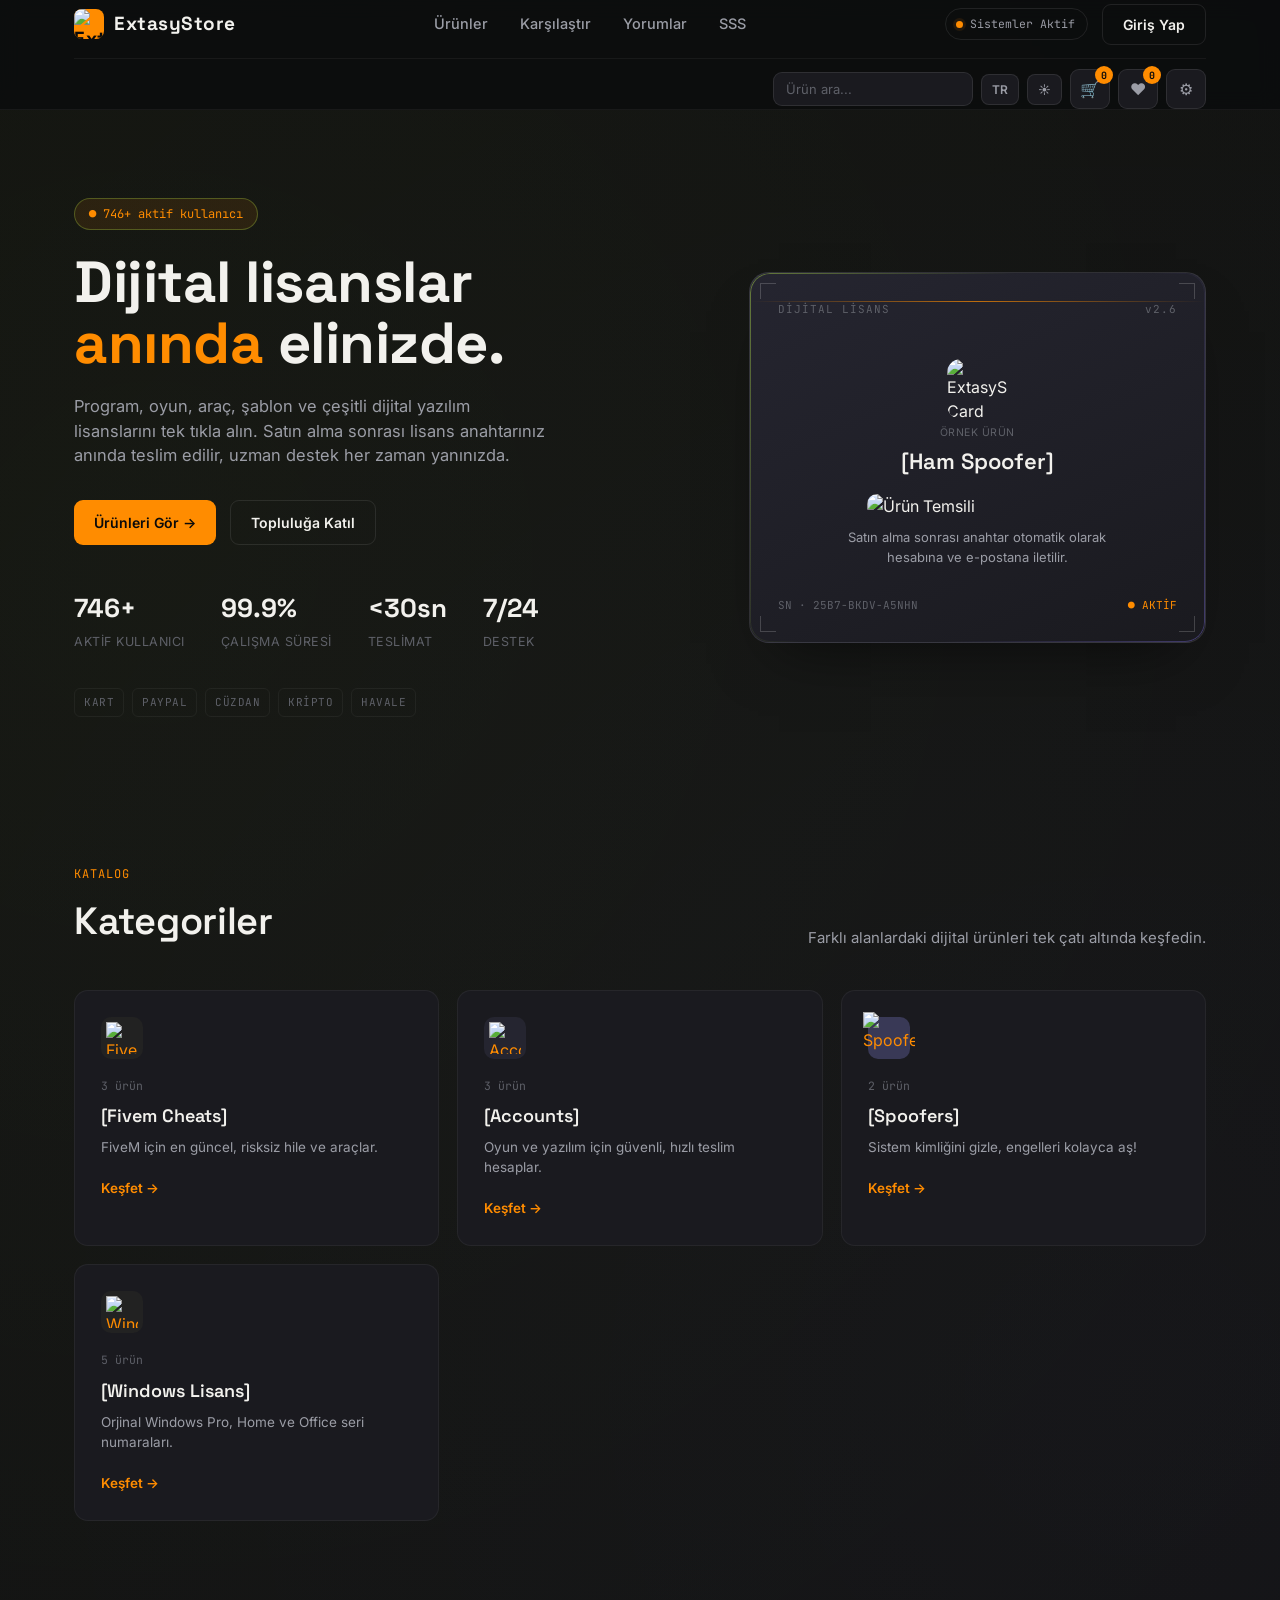
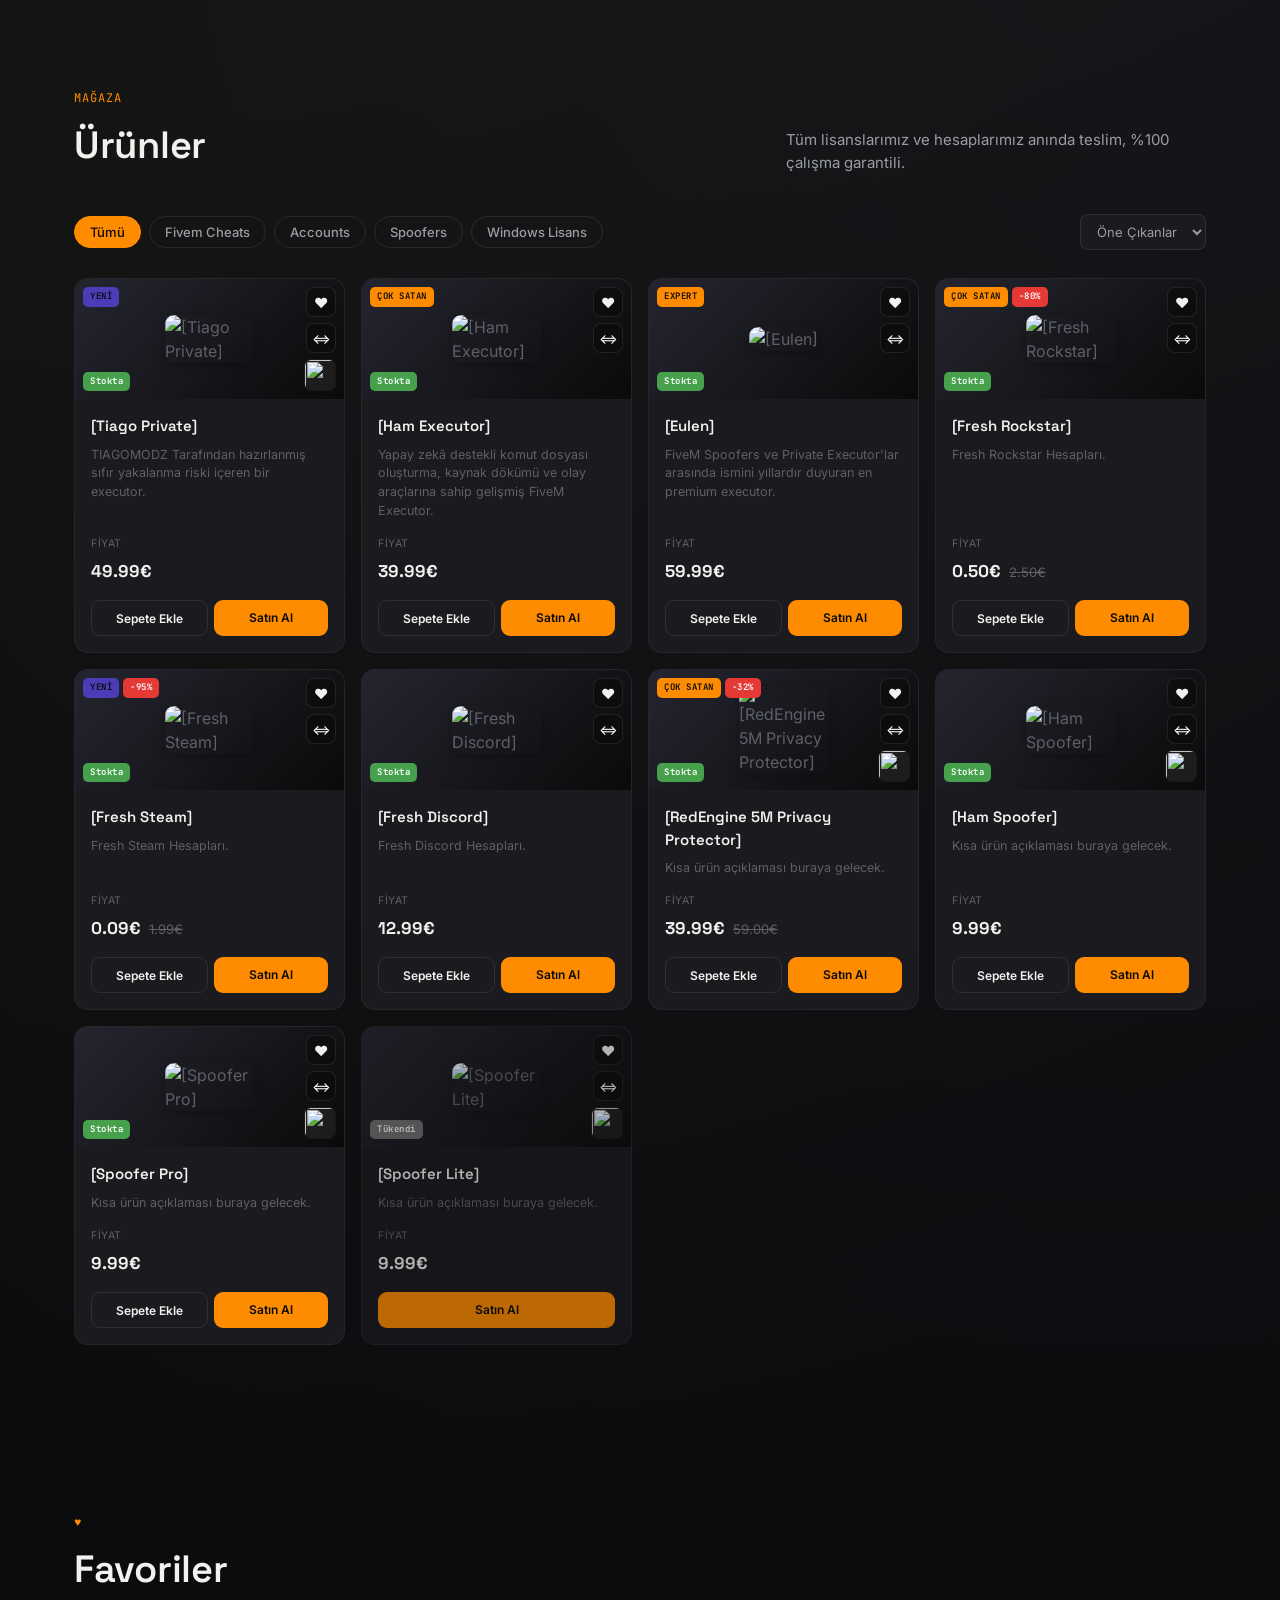
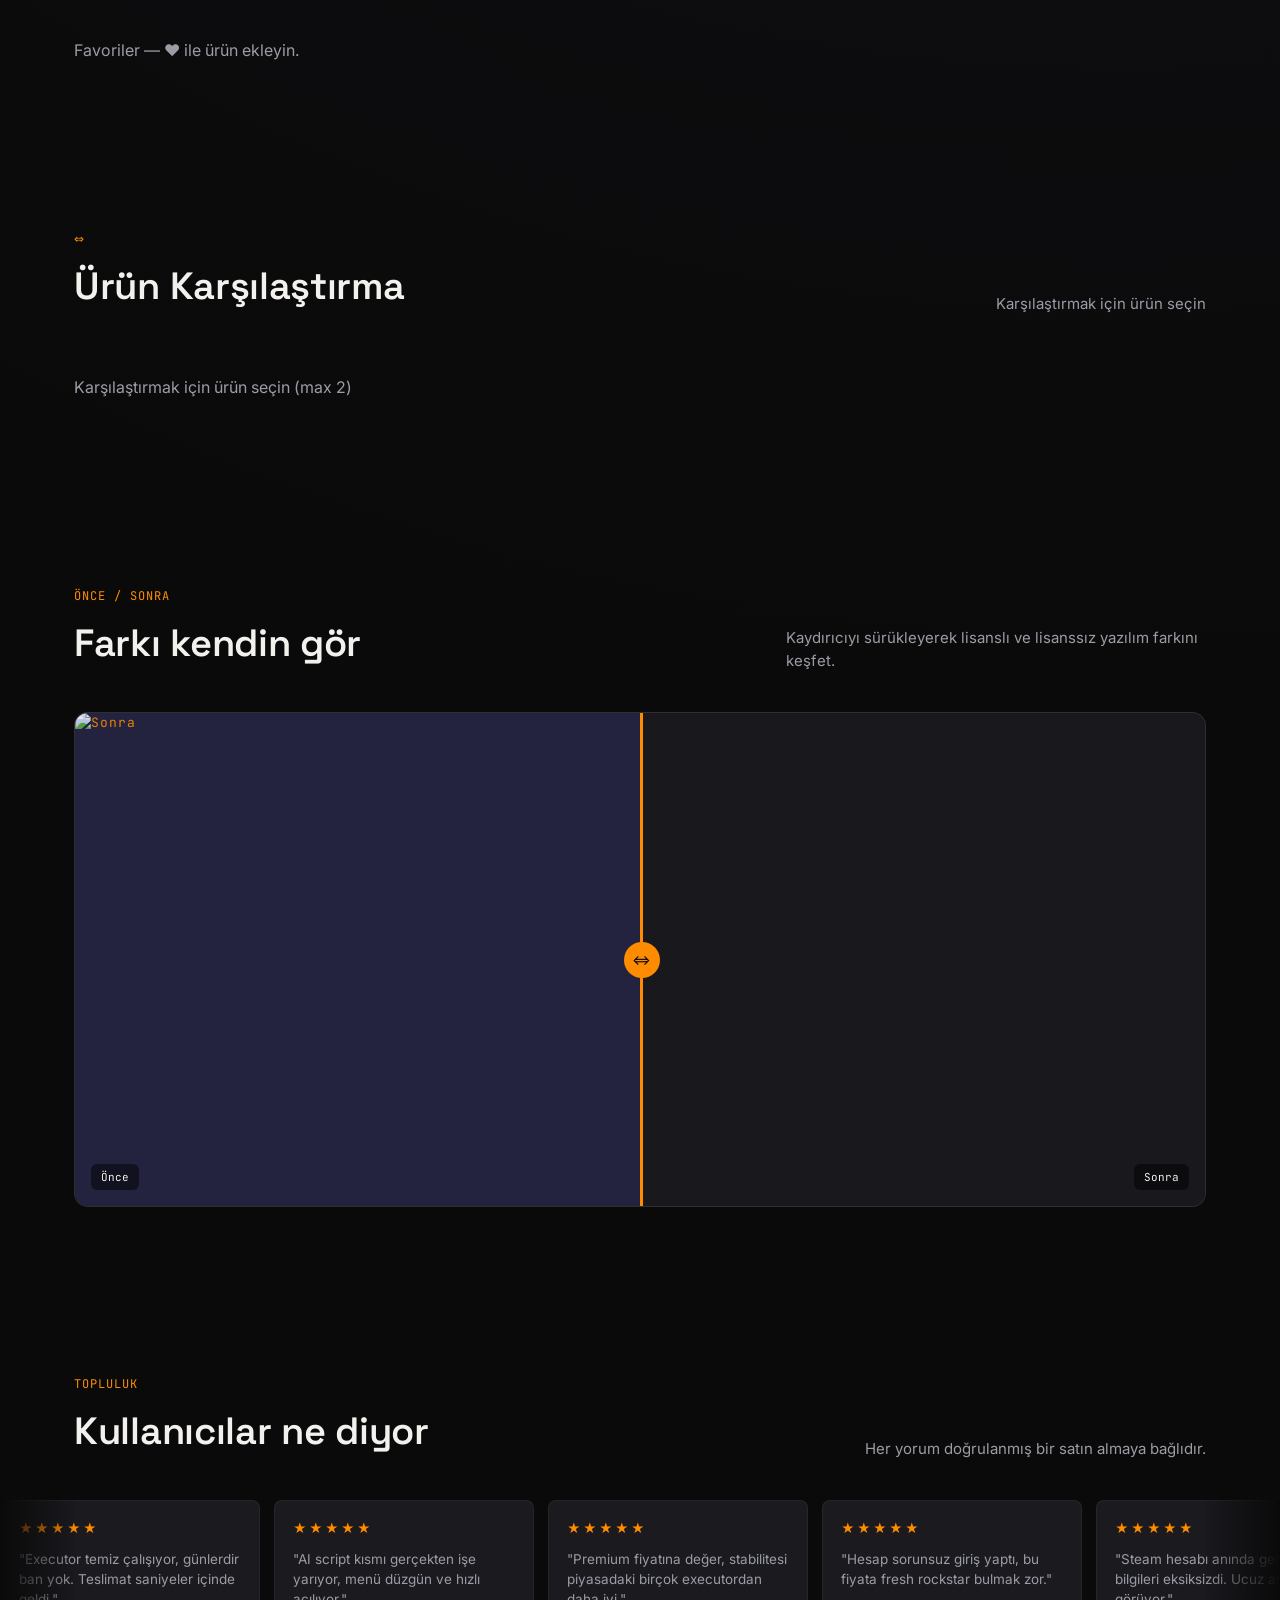
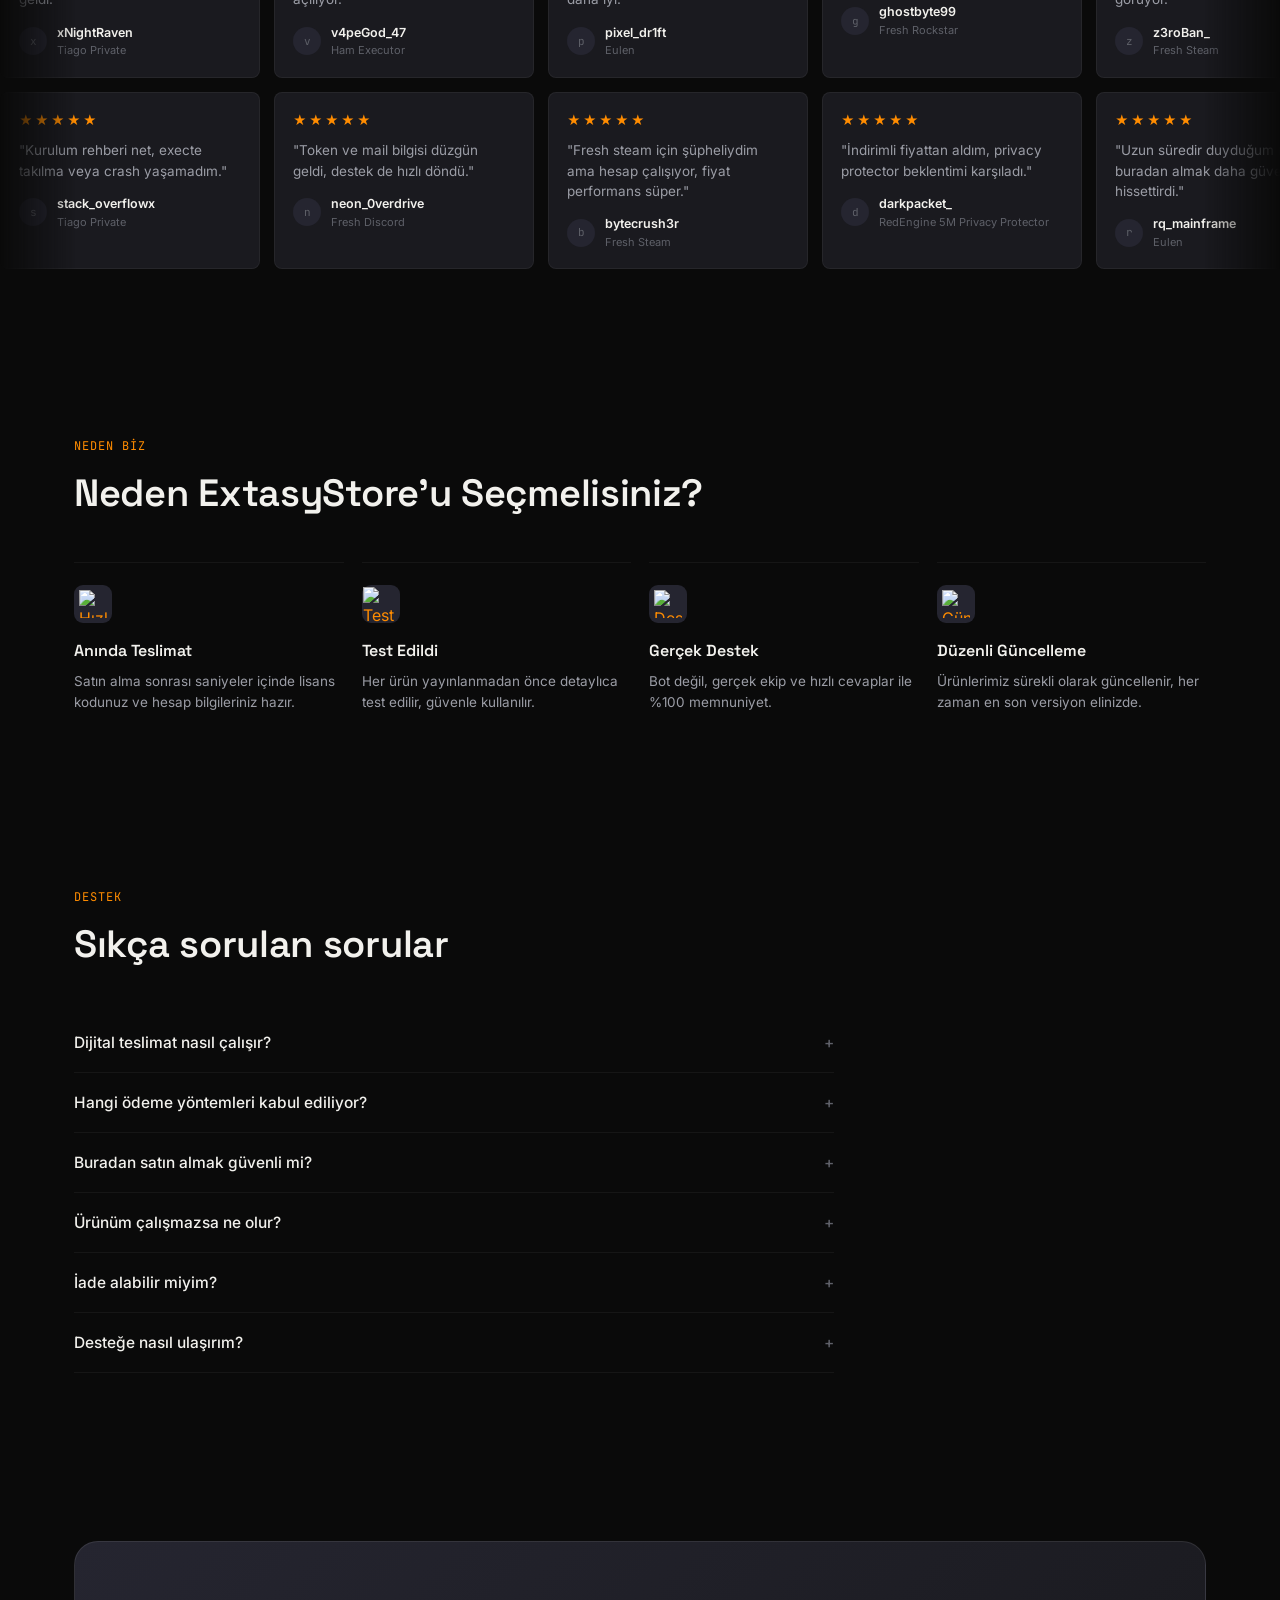
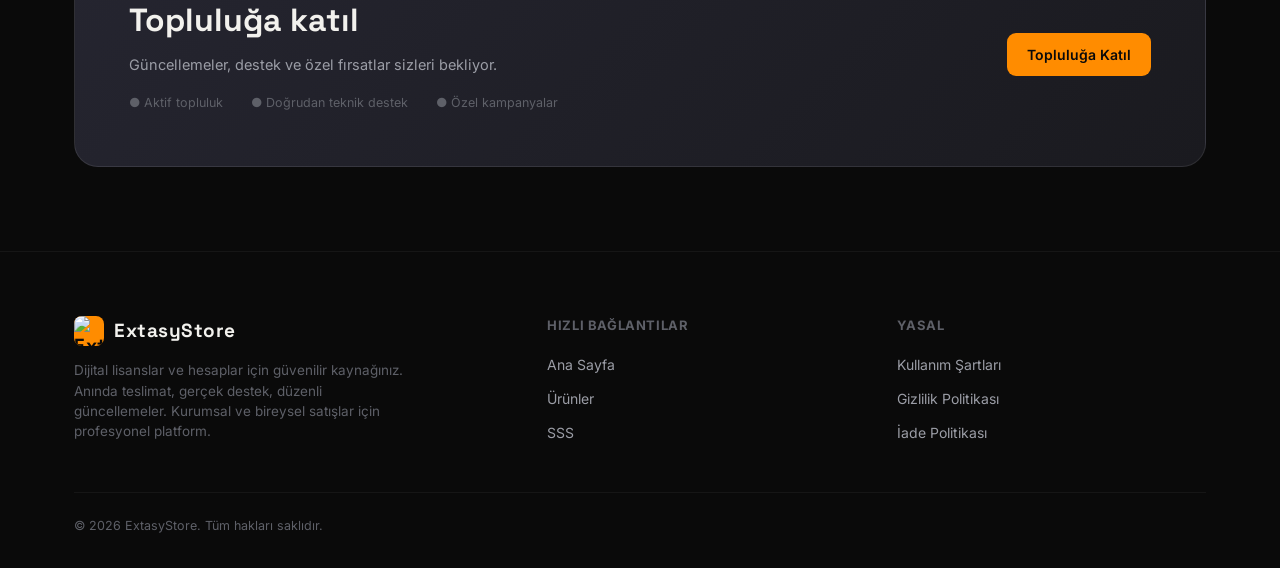
==== index.html @ 45933689 "İlk yükleme" ====
<!DOCTYPE html>
<html lang="tr">
<head>
<meta charset="UTF-8">
<meta name="viewport" content="width=device-width, initial-scale=1.0">
<title>ExtasyStore — Dijital Ürün Mağazası</title>
<meta name="description" content="ExtasyStore — Dijital lisanslar ve hesaplar. Anında teslimat, güvenli ödeme, 7/24 destek.">
<meta property="og:title" content="ExtasyStore — Dijital Ürün Mağazası">
<meta property="og:description" content="Dijital lisanslar anında elinizde. FiveM, hesaplar, spoofers ve daha fazlası.">
<meta property="og:type" content="website">
<link rel="stylesheet" href="store.css">
<link rel="preconnect" href="https://fonts.googleapis.com">
<link href="https://fonts.googleapis.com/css2?family=Space+Grotesk:wght@500;600;700&family=Inter:wght@400;500;600;700&family=JetBrains+Mono:wght@400;500&display=swap" rel="stylesheet">
<style>
  :root{
    --bg:#0A0A0A;
    --surface:#1A1A1F;
    --surface-2:#252530;
    --border:rgba(255,255,255,0.09);
    --border-soft:rgba(255,255,255,0.05);
    --text:#F2F1ED;
    --text-dim:#9B9DA6;
    --text-faint:#5E6068;
    --accent:#FF8C00;
    --accent-ink:#0A0A0A;
    --accent-dim:rgba(255,140,0,0.10);
    --tag-violet:#4B3DB8;
    --tag-amber:#FF8C00;
    --radius:14px;
    --radius-sm:8px;
    --maxw:1180px;
    --display:'Space Grotesk',sans-serif;
    --body:'Inter',sans-serif;
    --mono:'JetBrains Mono',monospace;
  }
  *{margin:0;padding:0;box-sizing:border-box;}
  html{scroll-behavior:smooth;}
  body{
    background:var(--bg);
    color:var(--text);
    font-family:var(--body);
    line-height:1.5;
    -webkit-font-smoothing:antialiased;
  }
  img,svg{display:block;}
  a{color:inherit;text-decoration:none;}
  button{font-family:inherit;cursor:pointer;}
  .wrap{max-width:var(--maxw);margin:0 auto;padding:0 24px;}
  ::selection{background:var(--accent);color:var(--accent-ink);}
  :focus-visible{outline:2px solid var(--accent);outline-offset:3px;border-radius:4px;}

  /* background texture */
  body{
    background-image:
      radial-gradient(circle at 12% 8%, rgba(200,255,77,0.05), transparent 40%),
      radial-gradient(circle at 88% 20%, rgba(140,123,255,0.06), transparent 45%);
  }

  /* ---------- NAV ---------- */
  header.nav{
    position:sticky;top:0;z-index:50;
    background:rgba(11,12,14,0.85);
    backdrop-filter:blur(10px);
    border-bottom:1px solid var(--border-soft);
  }
  .nav-inner{
    display:flex;align-items:center;justify-content:space-between;
    height:auto;min-height:48px;gap:16px;
  }
  .logo{
    display:flex;align-items:center;gap:10px;
    font-family:var(--display);font-weight:700;font-size:19px;letter-spacing:0.5px;
  }
  .logo-mark{
    width:30px;height:30px;border-radius:8px;
    background:var(--accent);
    display:flex;align-items:center;justify-content:center;
    color:var(--accent-ink);font-weight:700;font-size:19px;
  }
  nav.links{display:flex;gap:32px;align-items:center;}
  nav.links a{font-size:14.5px;color:var(--text-dim);font-weight:500;transition:color .15s;}
  nav.links a:hover{color:var(--text);}
  .nav-right{display:flex;align-items:center;gap:14px;}
  .status-pill{
    display:flex;align-items:center;gap:7px;
    font-family:var(--mono);font-size:11.5px;color:var(--text-dim);
    border:1px solid var(--border);border-radius:30px;padding:6px 12px 6px 10px;
  }
  .status-dot{width:7px;height:7px;border-radius:50%;background:var(--accent);box-shadow:0 0 0 3px var(--accent-dim);}
  .btn{
    font-weight:600;font-size:14px;border:none;border-radius:9px;
    padding:11px 20px;display:inline-flex;align-items:center;gap:8px;
    transition:transform .15s, opacity .15s;
  }
  .btn:active{transform:scale(0.97);}
  .btn-primary{background:var(--accent);color:var(--accent-ink);}
  .btn-primary:hover{opacity:0.88;}
  .btn-ghost{background:transparent;color:var(--text);border:1px solid var(--border);}
  .btn-ghost:hover{border-color:rgba(255,255,255,0.25);}
  .menu-toggle{display:none;background:none;border:none;color:var(--text);}

  /* ---------- HERO ---------- */
  .hero{padding:88px 0 64px;position:relative;overflow:hidden;}
  .hero-grid{display:grid;grid-template-columns:1.15fr 0.85fr;gap:56px;align-items:center;}
  .eyebrow{
    display:inline-flex;align-items:center;gap:8px;
    font-family:var(--mono);font-size:12px;color:var(--accent);
    background:var(--accent-dim);border:1px solid rgba(200,255,77,0.25);
    border-radius:30px;padding:6px 14px;margin-bottom:22px;
  }
  h1.hero-title{
    font-family:var(--display);font-weight:700;
    font-size:clamp(34px,5vw,58px);line-height:1.05;letter-spacing:-0.5px;
    margin-bottom:20px;
  }
  h1.hero-title em{color:var(--accent);font-style:normal;}
  .hero-sub{font-size:16.5px;color:var(--text-dim);max-width:480px;margin-bottom:32px;}
  .hero-cta{display:flex;gap:14px;margin-bottom:44px;flex-wrap:wrap;}
  .stat-row{display:flex;gap:36px;margin-bottom:36px;flex-wrap:wrap;}
  .stat b{display:block;font-family:var(--display);font-size:26px;font-weight:700;}
  .stat span{font-size:12.5px;color:var(--text-faint);text-transform:uppercase;letter-spacing:0.5px;}
  .pay-row{display:flex;flex-wrap:wrap;gap:8px;}
  .pay-chip{
    font-family:var(--mono);font-size:11px;letter-spacing:0.5px;color:var(--text-faint);
    border:1px solid var(--border-soft);border-radius:6px;padding:5px 9px;
  }

  /* signature: license card */
  .id-card{
    position:relative;background:linear-gradient(155deg,var(--surface-2),var(--surface));
    border:1px solid var(--border);border-radius:20px;padding:28px;
    box-shadow:0 30px 60px -30px rgba(0,0,0,0.6);
  }
  .id-card::before{
    content:"";position:absolute;inset:0;border-radius:20px;padding:1px;
    background:linear-gradient(120deg, rgba(200,255,77,0.4), transparent 40%, transparent 60%, rgba(140,123,255,0.35));
    -webkit-mask:linear-gradient(#000 0 0) content-box, linear-gradient(#000 0 0);
    mask:linear-gradient(#000 0 0) content-box, linear-gradient(#000 0 0);
    -webkit-mask-composite:xor;mask-composite:exclude;
    pointer-events:none;
  }
  .id-card-top{display:flex;justify-content:space-between;align-items:flex-start;margin-bottom:26px;}
  .id-card-top .tag{font-family:var(--mono);font-size:11px;color:var(--text-faint);letter-spacing:1px;}
  .corner{position:absolute;width:16px;height:16px;border:1.5px solid rgba(255,255,255,0.18);}
  .corner.tl{top:10px;left:10px;border-right:none;border-bottom:none;}
  .corner.tr{top:10px;right:10px;border-left:none;border-bottom:none;}
  .corner.bl{bottom:10px;left:10px;border-right:none;border-top:none;}
  .corner.br{bottom:10px;right:10px;border-left:none;border-top:none;}
  .id-product-name{font-family:var(--display);font-weight:600;font-size:22px;margin-bottom:6px;}
  .id-meta{display:flex;justify-content:space-between;align-items:flex-end;margin-top:30px;}
  .id-serial{font-family:var(--mono);font-size:11px;color:var(--text-faint);}
  .id-status{
    font-family:var(--mono);font-size:11px;color:var(--accent);
    display:flex;align-items:center;gap:6px;
  }
  .scan-line{
    position:absolute;left:0;right:0;height:1px;
    background:linear-gradient(90deg,transparent,var(--accent),transparent);
    animation:scan 3.4s linear infinite;opacity:0.7;
  }
  @keyframes scan{0%{top:8%;}50%{top:88%;}100%{top:8%;}}

  /* ---------- SECTION HEADERS ---------- */
  .section{padding:84px 0;}
  .section-head{display:flex;justify-content:space-between;align-items:flex-end;margin-bottom:40px;gap:24px;flex-wrap:wrap;}
  .kicker{font-family:var(--mono);font-size:12px;color:var(--accent);letter-spacing:1px;text-transform:uppercase;margin-bottom:10px;display:block;}
  h2.section-title{font-family:var(--display);font-size:clamp(26px,3.4vw,38px);font-weight:600;letter-spacing:-0.3px;}
  .section-desc{color:var(--text-dim);font-size:15px;max-width:420px;}

  /* ---------- CATEGORIES ---------- */
  .cat-grid{display:grid;grid-template-columns:repeat(3,1fr);gap:18px;}
  .cat-card{
    background:var(--surface);border:1px solid var(--border-soft);border-radius:var(--radius);
    padding:26px;transition:border-color .2s, transform .2s;
  }
  .cat-card:hover{border-color:rgba(200,255,77,0.3);transform:translateY(-3px);}
  .cat-icon{
    width:42px;height:42px;border-radius:10px;background:var(--accent-dim);
    display:flex;align-items:center;justify-content:center;margin-bottom:18px;color:var(--accent);
  }
  .cat-card .count{font-family:var(--mono);font-size:11.5px;color:var(--text-faint);margin-bottom:8px;display:block;}
  .cat-card h3{font-family:var(--display);font-size:18px;font-weight:600;margin-bottom:8px;}
  .cat-card p{font-size:13.5px;color:var(--text-dim);margin-bottom:18px;}
  .cat-link{font-size:13.5px;font-weight:600;color:var(--accent);display:inline-flex;align-items:center;gap:5px;}

  /* ---------- PRODUCT FILTER ---------- */
  .filter-row{display:flex;justify-content:space-between;align-items:center;margin-bottom:28px;flex-wrap:wrap;gap:14px;}
  .pills{display:flex;gap:8px;flex-wrap:wrap;}
  .pill{
    font-size:13px;font-weight:500;color:var(--text-dim);
    border:1px solid var(--border);border-radius:30px;padding:7px 15px;background:transparent;
    transition:all .15s;
  }
  .pill.active{background:var(--accent);color:var(--accent-ink);border-color:var(--accent);}
  .pill:hover:not(.active){border-color:rgba(255,255,255,0.25);color:var(--text);}
  select.sort{
    background:var(--surface);color:var(--text-dim);border:1px solid var(--border);
    border-radius:8px;padding:8px 12px;font-size:13px;font-family:inherit;
  }
  .product-grid{display:grid;grid-template-columns:repeat(4,1fr);gap:16px;}
  .product-card{
    background:var(--surface);border:1px solid var(--border-soft);border-radius:var(--radius);
    overflow:hidden;display:flex;flex-direction:column;transition:transform .2s, border-color .2s;
  }
  .product-card:hover{transform:translateY(-4px);border-color:rgba(255,255,255,0.18);}
  .product-thumb{
    height:120px;position:relative;
    background:linear-gradient(135deg,var(--surface-2),var(--bg));
    display:flex;align-items:center;justify-content:center;color:var(--text-faint);
  }
  .badge{
    position:absolute;top:10px;left:10px;font-family:var(--mono);font-size:10px;letter-spacing:0.5px;
    padding:4px 8px;border-radius:5px;font-weight:600;
  }
  /* Çoklu etiket kutusu içinde absolute iptal — store.css */
  .card-top-badges .badge,
  .card-stock-badge .badge,
  .product-detail-badges .badge{
    position:static;top:auto;left:auto;
  }
  .badge.new{background:var(--tag-violet);color:#0B0C0E;}
  .badge.best{background:var(--tag-amber);color:#0B0C0E;}
  .badge.expert{background:var(--accent);color:var(--accent-ink);}
  .product-body{padding:16px;display:flex;flex-direction:column;gap:8px;flex:1;}
  .product-body h4{font-family:var(--display);font-size:15px;font-weight:600;}
  .product-body p{font-size:12.5px;color:var(--text-faint);flex:1;}
  .price-row{display:flex;align-items:baseline;gap:8px;margin-top:6px;}
  .price-row .now{font-family:var(--display);font-weight:700;font-size:17px;}
  .price-row .was{font-size:13px;color:var(--text-faint);text-decoration:line-through;}
  .price-from{font-size:10.5px;color:var(--text-faint);text-transform:uppercase;letter-spacing:0.5px;}

  /* ---------- COMPARE ---------- */
  .compare-wrap{
    position:relative;border-radius:var(--radius);overflow:hidden;border:1px solid var(--border);
    aspect-ratio:16/7;background:var(--surface);
  }
  .compare-layer{position:absolute;inset:0;display:flex;align-items:center;justify-content:center;font-family:var(--mono);font-size:13px;color:var(--text-faint);letter-spacing:1px;}
  .compare-after{background:linear-gradient(135deg,#1d2a14,#0B0C0E);color:var(--accent);}
  .compare-before{background:linear-gradient(135deg,#241a14,var(--bg));}
  .compare-after-clip{position:absolute;inset:0;overflow:hidden;}
  .compare-handle{
    position:absolute;top:0;bottom:0;width:3px;background:var(--accent);left:50%;
    cursor:ew-resize;
  }
  .compare-handle::after{
    content:"⇔";position:absolute;top:50%;left:50%;transform:translate(-50%,-50%);
    width:36px;height:36px;background:var(--accent);color:var(--accent-ink);border-radius:50%;
    display:flex;align-items:center;justify-content:center;font-size:14px;
  }
  .compare-label{
    position:absolute;bottom:16px;font-family:var(--mono);font-size:11px;
    background:rgba(0,0,0,0.5);padding:5px 10px;border-radius:6px;
  }
  .compare-label.l{left:16px;}
  .compare-label.r{right:16px;}

  /* ---------- TESTIMONIALS ---------- */
  .marquee{overflow:hidden;position:relative;mask-image:linear-gradient(90deg,transparent,#000 6%,#000 94%,transparent);}
  .marquee-track{display:flex;gap:14px;width:max-content;animation:scroll-l 38s linear infinite;}
  .marquee-track.rev{animation:scroll-r 42s linear infinite;margin-top:14px;}
  @keyframes scroll-l{from{transform:translateX(0);}to{transform:translateX(-50%);}}
  @keyframes scroll-r{from{transform:translateX(-50%);}to{transform:translateX(0);}}
  .review-card{
    width:260px;flex:none;background:var(--surface);border:1px solid var(--border-soft);
    border-radius:var(--radius-sm);padding:18px;
  }
  .review-stars{color:var(--accent);font-size:13px;margin-bottom:10px;letter-spacing:2px;}
  .review-card p{font-size:13.5px;color:var(--text-dim);margin-bottom:14px;}
  .review-who{display:flex;align-items:center;gap:10px;}
  .avatar{width:28px;height:28px;border-radius:50%;background:var(--surface-2);display:flex;align-items:center;justify-content:center;font-size:11px;font-family:var(--mono);color:var(--text-faint);}
  .review-who .name{font-size:12.5px;font-weight:600;}
  .review-who .item{font-size:11px;color:var(--text-faint);}

  /* ---------- WHY US ---------- */
  .why-grid{display:grid;grid-template-columns:repeat(4,1fr);gap:18px;}
  .why-card{padding:8px 0;border-top:1px solid var(--border-soft);padding-top:22px;}
  .why-icon{width:38px;height:38px;border-radius:9px;background:var(--surface-2);display:flex;align-items:center;justify-content:center;color:var(--accent);margin-bottom:16px;}
  .why-card h3{font-family:var(--display);font-size:16px;font-weight:600;margin-bottom:8px;}
  .why-card p{font-size:13.5px;color:var(--text-dim);}

  /* ---------- FAQ ---------- */
  .faq-list{max-width:760px;}
  .faq-item{border-bottom:1px solid var(--border-soft);}
  .faq-q{
    width:100%;text-align:left;background:none;border:none;color:var(--text);
    padding:20px 0;display:flex;justify-content:space-between;align-items:center;
    font-size:15.5px;font-weight:500;font-family:inherit;
  }
  .faq-q .chev{transition:transform .2s;color:var(--text-faint);flex:none;margin-left:16px;}
  .faq-item.open .faq-q .chev{transform:rotate(45deg);}
  .faq-a{max-height:0;overflow:hidden;transition:max-height .25s ease;}
  .faq-a-inner{padding:0 0 20px;color:var(--text-dim);font-size:14px;max-width:600px;}

  /* ---------- CTA BAND ---------- */
  .cta-band{
    background:linear-gradient(135deg,var(--surface-2),var(--surface));
    border:1px solid var(--border);border-radius:24px;
    padding:54px;display:flex;justify-content:space-between;align-items:center;gap:32px;flex-wrap:wrap;
  }
  .cta-band h2{font-family:var(--display);font-size:clamp(24px,3vw,32px);margin-bottom:10px;}
  .cta-band p{color:var(--text-dim);font-size:14.5px;max-width:420px;}
  .cta-perks{display:flex;gap:28px;margin-top:18px;flex-wrap:wrap;}
  .cta-perks span{font-size:12.5px;color:var(--text-faint);display:flex;align-items:center;gap:6px;}

  /* ---------- FOOTER ---------- */
  footer{border-top:1px solid var(--border-soft);padding:64px 0 32px;}
  .footer-grid{display:grid;grid-template-columns:1.4fr 1fr 1fr;gap:40px;margin-bottom:48px;}
  .footer-grid h4{font-size:13px;color:var(--text-faint);text-transform:uppercase;letter-spacing:0.6px;margin-bottom:16px;}
  .footer-grid ul{list-style:none;display:flex;flex-direction:column;gap:10px;}
  .footer-grid ul a{font-size:14px;color:var(--text-dim);}
  .footer-grid ul a:hover{color:var(--text);}
  .foot-desc{font-size:13.5px;color:var(--text-faint);max-width:340px;margin-top:14px;}
  .foot-bottom{
    display:flex;justify-content:space-between;border-top:1px solid var(--border-soft);
    padding-top:24px;font-size:12.5px;color:var(--text-faint);flex-wrap:wrap;gap:10px;
  }

  /* ---------- RESPONSIVE ---------- */
  @media (max-width:980px){
    nav.links{display:none;}
    .menu-toggle{display:block;}
    .hero-grid{grid-template-columns:1fr;}
    .id-card{max-width:420px;}
    .cat-grid{grid-template-columns:repeat(2,1fr);}
    .product-grid{grid-template-columns:repeat(2,1fr);}
    .why-grid{grid-template-columns:repeat(2,1fr);}
    .footer-grid{grid-template-columns:1fr 1fr;}
  }
  @media (max-width:560px){
    .cat-grid,.product-grid,.why-grid{grid-template-columns:1fr;}
    .footer-grid{grid-template-columns:1fr;}
    .stat-row{gap:22px;}
    .cta-band{padding:36px;}
  }
  @media (prefers-reduced-motion: reduce){
    .marquee-track, .scan-line{animation:none;}
  }
</style>
</head>
<body>

<header class="nav">
  <div class="wrap nav-shell">
    <div class="nav-inner">
    <div class="logo">
      <img src="https://cdn.discordapp.com/attachments/1501791586822918205/1515327298633728140/sksbrqv.webp?ex=6a353185&is=6a33e005&hm=85f3569d9b701e004ae6544812da7b46665e96fc74d8eeecfa2c87e008dc59ef" alt="ExtasyStore Logo" class="logo-mark" style="width:30px;height:30px;border-radius:8px;object-fit:cover;background:#FF8C00;" />
      ExtasyStore
    </div>
    <nav class="links">
      <a href="#products">Ürünler</a>
      <a href="#compare">Karşılaştır</a>
      <a href="#reviews">Yorumlar</a>
      <a href="#faq">SSS</a>
    </nav>
    <div class="nav-right">
      <span class="status-pill"><span class="status-dot"></span>Sistemler Aktif</span>
      <button class="btn btn-ghost">Giriş Yap</button>
      <button class="menu-toggle" aria-label="Menüyü aç">☰</button>
    </div>
    </div>
    <div class="nav-tools" id="navTools"></div>
  </div>
</header>

<section class="hero">
  <div class="wrap hero-grid">
    <div>
      <span class="eyebrow">● 746+ aktif kullanıcı</span>
      <h1 class="hero-title">Dijital lisanslar<br><em>anında</em> elinizde.</h1>
      <p class="hero-sub">Program, oyun, araç, şablon ve çeşitli dijital yazılım lisanslarını tek tıkla alın. Satın alma sonrası lisans anahtarınız anında teslim edilir, uzman destek her zaman yanınızda.</p>
      <div class="hero-cta">
        <a href="#products" class="btn btn-primary">Ürünleri Gör →</a>
        <a href="https://discord.gg/7E5pbp4yWz" target="_blank" rel="noopener" class="btn btn-ghost btn-discord" data-discord data-i18n="joinCommunity">Topluluğa Katıl</a>
      </div>
      <div class="stat-row">
        <div class="stat"><b>746+</b><span>Aktif Kullanıcı</span></div>
        <div class="stat"><b>99.9%</b><span>Çalışma Süresi</span></div>
        <div class="stat"><b>&lt;30sn</b><span>Teslimat</span></div>
        <div class="stat"><b>7/24</b><span>Destek</span></div>
      </div>
      <div class="pay-row">
        <span class="pay-chip">KART</span>
        <span class="pay-chip">PAYPAL</span>
        <span class="pay-chip">CÜZDAN</span>
        <span class="pay-chip">KRİPTO</span>
        <span class="pay-chip">HAVALE</span>
      </div>
    </div>

    <div class="id-card" style="display:flex;flex-direction:column;align-items:center;">
      <div class="corner tl"></div><div class="corner tr"></div>
      <div class="corner bl"></div><div class="corner br"></div>
      <div class="scan-line"></div>
      <div class="id-card-top" style="width:100%;justify-content:space-between;">
        <span class="tag">DİJİTAL LİSANS</span>
        <span class="tag">v2.6</span>
      </div>
      <img src="https://cdn.discordapp.com/attachments/1501791586822918205/1515327298633728140/sksbrqv.webp?ex=6a353185&is=6a33e005&hm=85f3569d9b701e004ae6544812da7b46665e96fc74d8eeecfa2c87e008dc59ef" alt="ExtasyStore Card Logo" style="width:60px;height:60px;border-radius:14px;margin:16px 0 6px;object-fit:cover;" />
      <span class="price-from" style="margin-bottom:4px;">ÖRNEK ÜRÜN</span>
      <div class="id-product-name" style="text-align:center;">[Ham Spoofer]</div>
      <img src="https://cdn.discordapp.com/attachments/1501791586822918205/1515333111993471076/f1s9rx6.png?ex=6a3536ef&is=6a33e56f&hm=0cd1b93935709eec7eded650b46040bc3c7915c94019a7616d42bec58fe69f3d" alt="Ürün Temsili" style="width:100%;max-width:220px;border-radius:10px;margin:10px auto;" />
      <p style="font-size:13px;color:var(--text-dim);max-width:280px;text-align:center;">Satın alma sonrası anahtar otomatik olarak hesabına ve e-postana iletilir.</p>
      <div class="id-meta" style="width:100%;">
        <span class="id-serial">SN · 25B7-BKDV-A5NHN</span>
        <span class="id-status">● AKTİF</span>
      </div>
    </div>
  </div>
</section>

<section class="section" id="categories">
  <div class="wrap">
    <div class="section-head">
      <div>
        <span class="kicker">Katalog</span>
        <h2 class="section-title">Kategoriler</h2>
      </div>
      <p class="section-desc">Farklı alanlardaki dijital ürünleri tek çatı altında keşfedin.</p>
    </div>
    <div class="cat-grid">
      <div class="cat-card">
        <div class="cat-icon" style="background:#222;">
          <img src="https://upload.wikimedia.org/wikipedia/commons/5/5a/FiveM-Logo.png" alt="FiveM Cheats" style="width:32px;height:32px;object-fit:contain;" />
        </div>
        <span class="count">3 ürün</span>
        <h3>[Fivem Cheats]</h3>
        <p>FiveM için en güncel, risksiz hile ve araçlar.</p>
        <a class="cat-link" href="#products?cat=a">Keşfet →</a>
      </div>
      <div class="cat-card">
        <div class="cat-icon" style="background:#252530;">
          <img src="https://r.resimlink.com/pijm9KbXgkc.png" alt="Accounts" style="width:32px;height:32px;object-fit:contain;" />
        </div>
        <span class="count">3 ürün</span>
        <h3>[Accounts]</h3>
        <p>Oyun ve yazılım için güvenli, hızlı teslim hesaplar.</p>
        <a class="cat-link" href="#products?cat=b">Keşfet →</a>
      </div>
      <div class="cat-card">
        <div class="cat-icon" style="background:#393956;">
          <img src="https://r.resimlink.com/6UKoI.png" alt="Spoofers" style="width:52px;height:52px;object-fit:contain;" />
        </div>
        <span class="count">2 ürün</span>
        <h3>[Spoofers]</h3>
        <p>Sistem kimliğini gizle, engelleri kolayca aş!</p>
        <a class="cat-link" href="#products?cat=c">Keşfet →</a>
      </div>
      <!-- Burada yeni kategoriler için örnek port -->
      <div class="cat-card">
        <div class="cat-icon" style="background:#222;">
          <img src="https://r.resimlink.com/xatyAf6LD2Iq.png" alt="Windows Lisansları" style="width:32px;height:32px;object-fit:contain;" />
        </div>
        <span class="count">5 ürün</span>
        <h3>[Windows Lisans]</h3>
        <p>Orjinal Windows Pro, Home ve Office seri numaraları.</p>
        <a class="cat-link" href="#products?cat=d">Keşfet →</a>
      </div>
    </div>
  </div>
</section>

<section class="section" id="products">
  <div class="wrap">
    <div class="section-head">
      <div>
        <span class="kicker">Mağaza</span>
        <h2 class="section-title">Ürünler</h2>
      </div>
      <p class="section-desc">Tüm lisanslarımız ve hesaplarımız anında teslim, %100 çalışma garantili.</p>
    </div>
    <div class="filter-row">
      <div class="pills" id="filterPills">
        <button class="pill active" data-cat="all">Tümü</button>
        <button class="pill" data-cat="a">Fivem Cheats</button>
        <button class="pill" data-cat="b">Accounts</button>
        <button class="pill" data-cat="c">Spoofers</button>
        <button class="pill" data-cat="d">Windows Lisans</button>
      </div>
      <select class="sort" id="sortSelect">
        <option value="featured">Öne Çıkanlar</option>
        <option value="new">En Yeni</option>
        <option value="asc">Fiyat ↑</option>
        <option value="desc">Fiyat ↓</option>
      </select>
    </div>
    <div class="product-grid" id="productGrid"><!-- JS ile doldurulur --></div>
  </div>
</section>

<section class="section" id="favorites">
  <div class="wrap">
    <div class="section-head">
      <div>
        <span class="kicker">♥</span>
        <h2 class="section-title" data-i18n="favorites">Favoriler</h2>
      </div>
    </div>
    <div class="product-grid" id="favoritesGrid"></div>
  </div>
</section>

<section class="section" id="product-compare">
  <div class="wrap">
    <div class="section-head">
      <div>
        <span class="kicker">⇔</span>
        <h2 class="section-title" data-i18n="productCompare">Ürün Karşılaştırma</h2>
      </div>
      <p class="section-desc" data-i18n="selectCompare">Karşılaştırmak için ürün kartlarından ⇔ butonuna tıklayın (max 2).</p>
    </div>
    <div id="productCompareTable"></div>
  </div>
</section>

<section class="section" id="compare">
  <div class="wrap">
    <div class="section-head">
      <div>
        <span class="kicker">Önce / Sonra</span>
        <h2 class="section-title">Farkı kendin gör</h2>
      </div>
      <p class="section-desc">Kaydırıcıyı sürükleyerek lisanslı ve lisanssız yazılım farkını keşfet.</p>
    </div>
    <div class="compare-wrap" id="compareWrap">
      <!-- Örnek görsellerle önce/sonra karşılaştırma bağlantı portu -->
      <div class="compare-layer compare-before" style="background:#19191d;">
        <img src="https://i.imgur.com/I1Q9VLC.png" alt="Önce" style="height:100%;width:100%;object-fit:cover;opacity:0.85;">
        <span style="position:absolute;left:16px;bottom:14px;background:rgba(0,0,0,0.7);color:#fff;padding:5px 12px;border-radius:7px;font-size:13px;">Lisanssız</span>
      </div>
      <div class="compare-after-clip" id="afterClip" style="width:50%;">
        <div class="compare-layer compare-after" style="width:100vw;max-width:none;position:absolute;inset:0;background:#23233f;">
          <img src="https://i.imgur.com/nA38l5n.png" alt="Sonra" style="height:100%;width:100%;object-fit:cover;opacity:0.90;">
          <span style="position:absolute;right:16px;bottom:14px;background:rgba(255,140,0,0.85);color:#181818;padding:5px 14px;border-radius:7px;font-size:13px;">Lisanslı</span>
        </div>
      </div>
      <div class="compare-handle" id="compareHandle" style="left:50%;"></div>
      <span class="compare-label l">Önce</span>
      <span class="compare-label r">Sonra</span>
    </div>
  </div>
</section>

<section class="section" id="reviews">
  <div class="wrap">
    <div class="section-head">
      <div>
        <span class="kicker">Topluluk</span>
        <h2 class="section-title">Kullanıcılar ne diyor</h2>
      </div>
      <p class="section-desc">Her yorum doğrulanmış bir satın almaya bağlıdır.</p>
    </div>
  </div>
  <div class="marquee">
    <div class="marquee-track" id="trackA"></div>
  </div>
  <div class="marquee">
    <div class="marquee-track rev" id="trackB"></div>
  </div>
</section>

<section class="section">
  <div class="wrap">
    <div class="section-head">
      <div>
        <span class="kicker">Neden Biz</span>
        <h2 class="section-title">Neden ExtasyStore'u Seçmelisiniz?</h2>
      </div>
    </div>
    <div class="why-grid">
      <div class="why-card">
        <div class="why-icon">
          <img src="https://r.resimlink.com/pFYhVzD9.png" alt="Hızlı Teslimat" style="width:28px;height:28px;object-fit:contain;">
        </div>
        <h3>Anında Teslimat</h3>
        <p>Satın alma sonrası saniyeler içinde lisans kodunuz ve hesap bilgileriniz hazır.</p>
      </div>
      <div class="why-card">
        <div class="why-icon">
          <img src="https://r.resimlink.com/TnsEB.png" alt="Test Edildi" style="width:35px;height:35px;object-fit:contain;">
        </div>
        <h3>Test Edildi</h3>
        <p>Her ürün yayınlanmadan önce detaylıca test edilir, güvenle kullanılır.</p>
      </div>
      <div class="why-card">
        <div class="why-icon">
          <img src="https://r.resimlink.com/Wn19ymTHZrE.png" alt="Destek" style="width:28px;height:28px;object-fit:contain;">
        </div>
        <h3>Gerçek Destek</h3>
        <p>Bot değil, gerçek ekip ve hızlı cevaplar ile %100 memnuniyet.</p>
      </div>
      <div class="why-card">
        <div class="why-icon">
          <img src="https://r.resimlink.com/VAa_n.png" alt="Güncelleme" style="width:28px;height:28px;object-fit:contain;">
        </div>
        <h3>Düzenli Güncelleme</h3>
        <p>Ürünlerimiz sürekli olarak güncellenir, her zaman en son versiyon elinizde.</p>
      </div>
    </div>
  </div>
</section>

<section class="section" id="faq">
  <div class="wrap">
    <div class="section-head">
      <div>
        <span class="kicker">Destek</span>
        <h2 class="section-title">Sıkça sorulan sorular</h2>
      </div>
    </div>
    <div class="faq-list" id="faqList"></div>
  </div>
</section>

<section class="section">
  <div class="wrap">
    <div class="cta-band">
      <div>
        <h2>Topluluğa katıl</h2>
        <p>Güncellemeler, destek ve özel fırsatlar sizleri bekliyor.</p>
        <div class="cta-perks">
          <span>● Aktif topluluk</span>
          <span>● Doğrudan teknik destek</span>
          <span>● Özel kampanyalar</span>
        </div>
      </div>
      <a href="https://discord.gg/7E5pbp4yWz" target="_blank" rel="noopener" class="btn btn-primary btn-discord cta-discord" data-discord data-i18n="joinCommunity">Şimdi Katıl →</a>
    </div>
  </div>
</section>

<footer>
  <div class="wrap">
    <div class="footer-grid">
      <div>
        <div class="logo">
          <img src="https://cdn.discordapp.com/attachments/1501791586822918205/1515327298633728140/sksbrqv.webp?ex=6a353185&is=6a33e005&hm=85f3569d9b701e004ae6544812da7b46665e96fc74d8eeecfa2c87e008dc59ef" alt="ExtasyStore Logo" class="logo-mark" style="width:30px;height:30px;border-radius:8px;object-fit:cover;background:#FF8C00;" />
          ExtasyStore
        </div>
        <p class="foot-desc">Dijital lisanslar ve hesaplar için güvenilir kaynağınız. Anında teslimat, gerçek destek, düzenli güncellemeler. Kurumsal ve bireysel satışlar için profesyonel platform.</p>
      </div>
      <div>
        <h4>Hızlı Bağlantılar</h4>
        <ul>
          <li><a href="#">Ana Sayfa</a></li>
          <li><a href="#products">Ürünler</a></li>
          <li><a href="#faq">SSS</a></li>
        </ul>
      </div>
      <div>
        <h4>Yasal</h4>
        <ul>
          <li><a href="#">Kullanım Şartları</a></li>
          <li><a href="#">Gizlilik Politikası</a></li>
          <li><a href="#">İade Politikası</a></li>
        </ul>
      </div>
    </div>
    <div class="foot-bottom">
      <span>© 2026 ExtasyStore. Tüm hakları saklıdır.</span>
      <span></span>
    </div>
  </div>
</footer>

<script src="store-config.js"></script>
<script src="products.js"></script>
<script src="lang.js"></script>
<script src="store.js"></script>
<script>
  const grid = document.getElementById('productGrid');
  const favGrid = document.getElementById('favoritesGrid');
  let currentCat = 'all';
  let currentSort = 'featured';
  let searchQuery = '';

  function renderProducts(list){
    grid.innerHTML = list.map(p => Store.productCardHtml(p)).join('');
    Store.bindProductCards(grid);
  }

  function renderFavorites(){
    const slugs = Store.getFavs();
    const list = slugs.map(s => Store.getProduct(s)).filter(Boolean);
    favGrid.innerHTML = list.length
      ? list.map(p => Store.productCardHtml(p)).join('')
      : `<p style="color:var(--text-dim);grid-column:1/-1;">${t('favorites')} — ♥ ile ürün ekleyin.</p>`;
    Store.bindProductCards(favGrid);
  }

  function applyFilters(){
    let list = Store.getProducts().filter(p => currentCat === 'all' || p.cat === currentCat);
    if(searchQuery) list = Store.searchProducts(searchQuery).filter(p => currentCat === 'all' || p.cat === currentCat);
    if(currentSort === 'asc') list = [...list].sort((a,b)=>a.price-b.price);
    if(currentSort === 'desc') list = [...list].sort((a,b)=>b.price-a.price);
    if(currentSort === 'new') list = [...list].sort((a,b)=> (b.badge==='new')-(a.badge==='new'));
    renderProducts(list);
    renderFavorites();
    Store.renderCompareTable(document.getElementById('productCompareTable'));
  }

  window.onStoreSearch = function(q){
    searchQuery = q;
    applyFilters();
  };

  applyFilters();

  document.getElementById('filterPills').addEventListener('click', e=>{
    const btn = e.target.closest('.pill');
    if(!btn) return;
    document.querySelectorAll('#filterPills .pill').forEach(p=>p.classList.remove('active'));
    btn.classList.add('active');
    currentCat = btn.dataset.cat;
    applyFilters();
  });
  document.getElementById('sortSelect').addEventListener('change', e=>{
    currentSort = e.target.value;
    applyFilters();
  });

  Store.init({ recentPurchases: true, activePage: 'home' });
  window.refreshFavorites = renderFavorites;
  Store.applySeo({
    title: 'ExtasyStore — Dijital Ürün Mağazası',
    desc: 'Dijital lisanslar anında teslim. FiveM, hesaplar, spoofers ve daha fazlası.',
    url: location.href
  });

  // ---- Reviews marquee ----
  const reviews = [
    {name:"xNightRaven", item:"Tiago Private", text:"Executor temiz çalışıyor, günlerdir ban yok. Teslimat saniyeler içinde geldi."},
    {name:"v4peGod_47", item:"Ham Executor", text:"AI script kısmı gerçekten işe yarıyor, menü düzgün ve hızlı açılıyor."},
    {name:"pixel_dr1ft", item:"Eulen", text:"Premium fiyatına değer, stabilitesi piyasadaki birçok executordan daha iyi."},
    {name:"ghostbyte99", item:"Fresh Rockstar", text:"Hesap sorunsuz giriş yaptı, bu fiyata fresh rockstar bulmak zor."},
    {name:"z3roBan_", item:"Fresh Steam", text:"Steam hesabı anında geldi, mail bilgileri eksiksizdi. Ucuz ama iş görüyor."},
    {name:"null_ptr_x", item:"Fresh Discord", text:"Discord hesabı doğrulanmış şekilde geldi, birkaç dakika içinde kullandım."},
    {name:"lux3Run", item:"RedEngine 5M Privacy Protector", text:"Spoofer kurulumu kolaydı, HWID reset sonrası sorunsuz girdim."},
    {name:"synapse.tr", item:"Ham Executor", text:"Kaynak dökümü ve olay araçlarını test ettim, beklediğimden stabil çalıştı."},
    {name:"hexwave72", item:"Tiago Private", text:"Sıfır yakalanma iddiası abartı değil, private executor arayanlara tavsiye."},
    {name:"coldstart_0x", item:"Fresh Rockstar", text:"Toplu aldım, hepsi aktifti. Otomatik teslimat gerçekten anında."},
    {name:"rq_mainframe", item:"Eulen", text:"Uzun süredir duyduğum marka, buradan almak daha güvenli hissettirdi."},
    {name:"darkpacket_", item:"RedEngine 5M Privacy Protector", text:"İndirimli fiyattan aldım, privacy protector beklentimi karşıladı."},
    {name:"bytecrush3r", item:"Fresh Steam", text:"Fresh steam için şüpheliydim ama hesap çalışıyor, fiyat performans süper."},
    {name:"neon_0verdrive", item:"Fresh Discord", text:"Token ve mail bilgisi düzgün geldi, destek de hızlı döndü."},
    {name:"stack_overflowx", item:"Tiago Private", text:"Kurulum rehberi net, execte takılma veya crash yaşamadım."},
  ];
  function reviewCard(r){
    return `<div class="review-card">
      <div class="review-stars">★★★★★</div>
      <p>"${r.text}"</p>
      <div class="review-who">
        <div class="avatar">${r.name[0]}</div>
        <div><div class="name">${r.name}</div><div class="item">${r.item}</div></div>
      </div>
    </div>`;
  }
  document.getElementById('trackA').innerHTML = (reviews.concat(reviews)).map(reviewCard).join('');
  document.getElementById('trackB').innerHTML = (reviews.slice().reverse().concat(reviews.slice().reverse())).map(reviewCard).join('');

  // ---- Compare slider ----
  const wrap = document.getElementById('compareWrap');
  const clip = document.getElementById('afterClip');
  const handle = document.getElementById('compareHandle');
  let dragging = false;
  function setPos(clientX){
    const rect = wrap.getBoundingClientRect();
    let pct = ((clientX - rect.left) / rect.width) * 100;
    pct = Math.max(0, Math.min(100, pct));
    clip.style.width = pct + '%';
    handle.style.left = pct + '%';
  }
  handle.addEventListener('mousedown', ()=> dragging = true);
  window.addEventListener('mouseup', ()=> dragging = false);
  window.addEventListener('mousemove', e=>{ if(dragging) setPos(e.clientX); });
  handle.addEventListener('touchstart', ()=> dragging = true);
  window.addEventListener('touchend', ()=> dragging = false);
  window.addEventListener('touchmove', e=>{ if(dragging) setPos(e.touches[0].clientX); });

  // ---- FAQ accordion ----
  const faqs = [
    {q:"Dijital teslimat nasıl çalışır?", a:"Satın alma onaylandıktan sonra ürün hesabına ve e-postana otomatik olarak gönderilir."},
    {q:"Hangi ödeme yöntemleri kabul ediliyor?", a:"Kart, dijital cüzdan ve kripto para dahil birden fazla yöntemi destekliyoruz."},
    {q:"Buradan satın almak güvenli mi?", a:"Tüm ödemeler şifrelenmiş, güvenilir sağlayıcılar üzerinden işlenir."},
    {q:"Ürünüm çalışmazsa ne olur?", a:"Destek ekibimiz sorunu çözmek için seninle birlikte çalışır."},
    {q:"İade alabilir miyim?", a:"İade koşulları ürün ve duruma göre değişir, iade politikamıza göz atabilirsin."},
    {q:"Desteğe nasıl ulaşırım?", a:"Topluluk kanalımızdan veya destek formundan 7/24 ulaşabilirsin."},
  ];
  const faqList = document.getElementById('faqList');
  faqList.innerHTML = faqs.map((f,i)=>`
    <div class="faq-item" data-i="${i}">
      <button class="faq-q">${f.q}<span class="chev">+</span></button>
      <div class="faq-a"><div class="faq-a-inner">${f.a}</div></div>
    </div>
  `).join('');
  faqList.addEventListener('click', e=>{
    const btn = e.target.closest('.faq-q');
    if(!btn) return;
    const item = btn.closest('.faq-item');
    const answer = item.querySelector('.faq-a');
    const isOpen = item.classList.contains('open');
    faqList.querySelectorAll('.faq-item').forEach(it=>{
      it.classList.remove('open');
      it.querySelector('.faq-a').style.maxHeight = null;
    });
    if(!isOpen){
      item.classList.add('open');
      answer.style.maxHeight = answer.scrollHeight + 'px';
    }
  });
</script>
</body>
</html>
---- store.css ----
/* ExtasyStore — ortak bileşen stilleri + light tema */

[data-theme="light"]{
  --bg:#F2F1ED;
  --surface:#FFFFFF;
  --surface-2:#E8E7E3;
  --border:rgba(0,0,0,0.10);
  --border-soft:rgba(0,0,0,0.06);
  --text:#0A0A0A;
  --text-dim:#4A4A52;
  --text-faint:#7A7A85;
  --accent-ink:#FFFFFF;
}
[data-theme="light"] body{
  background-image:
    radial-gradient(circle at 12% 8%, rgba(255,140,0,0.08), transparent 40%),
    radial-gradient(circle at 88% 20%, rgba(75,61,184,0.06), transparent 45%);
}
[data-theme="light"] .nav{background:rgba(242,241,237,0.92);}

/* ── Nav düzeni (çift satır — çarpışmayı önler) ── */
.nav-shell{
  display:flex;flex-direction:column;gap:10px;
  padding:12px 0;
}
header.nav .nav-inner{
  height:auto;min-height:48px;
  flex-wrap:nowrap;
}
.nav-right{
  flex-shrink:0;
  gap:10px;
  align-items:center;
}
.nav-tools{
  display:flex;align-items:center;justify-content:flex-end;
  flex-wrap:wrap;gap:8px;
  padding-top:10px;
  border-top:1px solid var(--border-soft);
}
.nav-tools-group{
  display:flex;align-items:center;gap:8px;flex-wrap:wrap;
}
#storeNavExtras{
  display:flex;align-items:center;gap:8px;flex-wrap:wrap;
  width:100%;justify-content:flex-end;
}

/* Nav extras */
.nav-search{
  background:var(--surface);border:1px solid var(--border);border-radius:9px;
  padding:8px 12px;font-size:13px;color:var(--text);
  width:200px;max-width:100%;font-family:inherit;flex-shrink:1;
}
.nav-search::placeholder{color:var(--text-faint);}
.nav-icon-btn{
  position:relative;background:var(--surface);border:1px solid var(--border);
  border-radius:9px;width:40px;height:40px;display:flex;align-items:center;justify-content:center;
  font-size:16px;color:var(--text-dim);transition:border-color .15s;
  flex-shrink:0;
}
.nav-icon-btn:hover{border-color:rgba(255,140,0,0.4);color:var(--text);}
.nav-badge{
  position:absolute;top:-4px;right:-4px;min-width:18px;height:18px;padding:0 5px;
  background:var(--accent);color:var(--accent-ink);font-size:10px;font-weight:700;
  border-radius:20px;display:flex;align-items:center;justify-content:center;font-family:var(--mono);
}
.lang-toggle,.theme-toggle{
  font-size:12px;font-weight:600;padding:7px 10px;border-radius:8px;
  background:var(--surface);border:1px solid var(--border);color:var(--text-dim);cursor:pointer;
  flex-shrink:0;white-space:nowrap;
}

/* Product card extras */
.product-card.out-of-stock{opacity:0.72;}
.product-card-actions{display:flex;gap:6px;margin-top:8px;flex-wrap:wrap;}
.product-card-actions .btn{flex:1;min-width:0;padding:9px 10px;font-size:12px;justify-content:center;}
.product-thumb{position:relative;}

/* Promosyon etiketleri — sol üst, yan yana / alt alta düzgün */
.card-top-badges{
  position:absolute;top:8px;left:8px;
  display:flex;flex-direction:row;flex-wrap:wrap;gap:4px;
  max-width:calc(100% - 52px);
  z-index:2;
  pointer-events:none;
}
.card-top-badges .badge,
.card-stock-badge .badge{
  position:static !important;
  top:auto !important;left:auto !important;
  display:inline-block;
  white-space:nowrap;
  font-size:9px;
  padding:3px 7px;
}

/* Stok etiketi — sol alt (promosyon etiketlerinden ayrı) */
.card-stock-badge{
  position:absolute;bottom:8px;left:8px;z-index:2;
  pointer-events:none;
}
.badge.discount{background:#E53935;color:#fff;}
.badge.stock-ok{background:rgba(76,175,80,0.9);color:#fff;}
.badge.stock-no{background:rgba(120,120,120,0.9);color:#fff;}
.card-quick-actions{
  position:absolute;top:8px;right:8px;display:flex;flex-direction:column;gap:6px;z-index:2;
}
.icon-btn-sm{
  width:30px;height:30px;border-radius:8px;border:1px solid var(--border);
  background:rgba(10,10,10,0.6);color:var(--text);font-size:14px;
  display:flex;align-items:center;justify-content:center;cursor:pointer;
}
.icon-btn-sm.active{background:var(--accent);color:var(--accent-ink);border-color:var(--accent);}
.icon-btn-sm.compare-on{background:var(--tag-violet);color:#fff;border-color:var(--tag-violet);}

/* Toast — son satın alma */
.toast-wrap{
  position:fixed;bottom:24px;left:24px;z-index:999;display:flex;flex-direction:column;gap:10px;
}
.toast{
  background:var(--surface);border:1px solid var(--border);border-radius:12px;
  padding:12px 16px;font-size:13px;color:var(--text-dim);box-shadow:0 12px 40px rgba(0,0,0,0.35);
  animation:toastIn .35s ease;max-width:320px;
}
.toast b{color:var(--accent);font-weight:600;}
@keyframes toastIn{from{opacity:0;transform:translateY(12px);}to{opacity:1;transform:none;}}

/* Ürün karşılaştırma bar */
.compare-bar{
  position:fixed;bottom:0;left:0;right:0;z-index:90;
  background:var(--surface);border-top:1px solid var(--border);
  padding:14px 24px;display:none;align-items:center;justify-content:space-between;gap:16px;flex-wrap:wrap;
}
.compare-bar.show{display:flex;}
.compare-bar-items{display:flex;gap:10px;flex-wrap:wrap;align-items:center;}
.compare-chip{
  background:var(--surface-2);border:1px solid var(--border);border-radius:8px;
  padding:6px 10px;font-size:12px;display:flex;align-items:center;gap:8px;
}
.compare-chip button{background:none;border:none;color:var(--text-faint);cursor:pointer;font-size:14px;}

/* Karşılaştırma tablosu */
.compare-table-wrap{overflow-x:auto;margin-top:24px;}
.compare-table{
  width:100%;border-collapse:collapse;font-size:14px;
}
.compare-table th,.compare-table td{
  border:1px solid var(--border-soft);padding:14px 16px;text-align:left;
}
.compare-table th{background:var(--surface-2);font-family:var(--display);font-weight:600;}
.compare-table .label{color:var(--text-faint);font-size:12px;text-transform:uppercase;letter-spacing:0.5px;}

/* Galeri */
.gallery-main{
  max-width:220px;max-height:220px;border-radius:12px;
  box-shadow:0 8px 32px rgba(0,0,0,0.4);object-fit:contain;
}
.gallery-thumbs{display:flex;gap:8px;margin-top:16px;flex-wrap:wrap;justify-content:center;}
.gallery-thumb{
  width:52px;height:52px;border-radius:8px;border:2px solid transparent;
  object-fit:cover;cursor:pointer;opacity:0.65;transition:opacity .15s,border-color .15s;
}
.gallery-thumb.active,.gallery-thumb:hover{opacity:1;border-color:var(--accent);}

/* Güven rozetleri */
.trust-row{
  display:grid;grid-template-columns:repeat(4,1fr);gap:12px;margin:24px 0;
}
.trust-item{
  background:var(--surface);border:1px solid var(--border-soft);border-radius:var(--radius-sm);
  padding:14px;text-align:center;font-size:12px;color:var(--text-dim);
}
.trust-item span{display:block;font-size:20px;margin-bottom:6px;}

/* Teslimat timeline */
.timeline{
  display:flex;justify-content:space-between;gap:12px;margin:24px 0;position:relative;
}
.timeline::before{
  content:"";position:absolute;top:18px;left:10%;right:10%;height:2px;background:var(--border);
}
.timeline-step{
  flex:1;text-align:center;position:relative;z-index:1;
}
.timeline-dot{
  width:36px;height:36px;border-radius:50%;background:var(--accent);color:var(--accent-ink);
  display:flex;align-items:center;justify-content:center;font-weight:700;font-size:14px;
  margin:0 auto 10px;font-family:var(--display);
}
.timeline-step span{font-size:12px;color:var(--text-dim);}

/* Kupon */
.coupon-row{display:flex;gap:8px;}
.coupon-row input{
  flex:1;background:var(--surface-2);border:1px solid var(--border);border-radius:8px;
  padding:10px 12px;color:var(--text);font-family:inherit;font-size:13px;
}
.coupon-msg{font-size:12px;margin-top:6px;}
.coupon-msg.ok{color:#4CAF50;}
.coupon-msg.err{color:#E53935;}

/* Benzer ürünler */
.related-grid{display:grid;grid-template-columns:repeat(3,1fr);gap:16px;margin-top:20px;}
.related-card{
  background:var(--surface);border:1px solid var(--border-soft);border-radius:var(--radius);
  padding:16px;display:flex;gap:12px;align-items:center;transition:border-color .15s;
}
.related-card:hover{border-color:rgba(255,140,0,0.35);}
.related-card img{width:56px;height:56px;border-radius:8px;object-fit:cover;}
.related-card h4{font-family:var(--display);font-size:14px;margin-bottom:4px;}
.related-card .price{font-weight:700;color:var(--accent);font-size:14px;}

/* Sepet sayfası */
.cart-layout{display:grid;grid-template-columns:1.2fr 0.8fr;gap:32px;padding:40px 0 80px;}
.cart-item{
  display:flex;gap:16px;padding:18px;background:var(--surface);
  border:1px solid var(--border-soft);border-radius:var(--radius);margin-bottom:12px;
}
.cart-item img{width:72px;height:72px;border-radius:8px;object-fit:cover;}
.cart-summary{
  background:var(--surface);border:1px solid var(--border);border-radius:var(--radius);padding:24px;
  height:fit-content;position:sticky;top:96px;
}
.qty-control{display:flex;align-items:center;gap:8px;}
.qty-control button{
  width:28px;height:28px;border-radius:6px;border:1px solid var(--border);
  background:var(--surface-2);color:var(--text);cursor:pointer;
}

/* Admin */
.admin-grid{display:grid;grid-template-columns:280px 1fr;gap:24px;padding:32px 0 80px;}
.admin-list button{
  width:100%;text-align:left;padding:10px 12px;border-radius:8px;border:1px solid var(--border-soft);
  background:var(--surface);color:var(--text-dim);margin-bottom:6px;cursor:pointer;font-size:13px;
}
.admin-list button.active{background:var(--accent-dim);border-color:var(--accent);color:var(--accent);}
.admin-form label{display:block;font-size:12px;color:var(--text-faint);margin:12px 0 4px;}
.admin-form input,.admin-form textarea,.admin-form select{
  width:100%;padding:10px 12px;border-radius:8px;border:1px solid var(--border);
  background:var(--surface-2);color:var(--text);font-family:inherit;font-size:13px;
}
.admin-form textarea{min-height:80px;resize:vertical;}

@media(max-width:980px){
  .nav-search{width:160px;}
  .nav-right .status-pill{display:none;}
  .nav-right .btn-ghost{display:none;}
  .trust-row{grid-template-columns:repeat(2,1fr);}
  .related-grid{grid-template-columns:1fr;}
  .cart-layout,.admin-grid{grid-template-columns:1fr;}
  .timeline{flex-direction:column;}
  .timeline::before{display:none;}
}
@media(max-width:640px){
  .nav-tools{justify-content:center;}
  #storeNavExtras{justify-content:center;}
  .nav-search{width:100%;order:-1;}
}
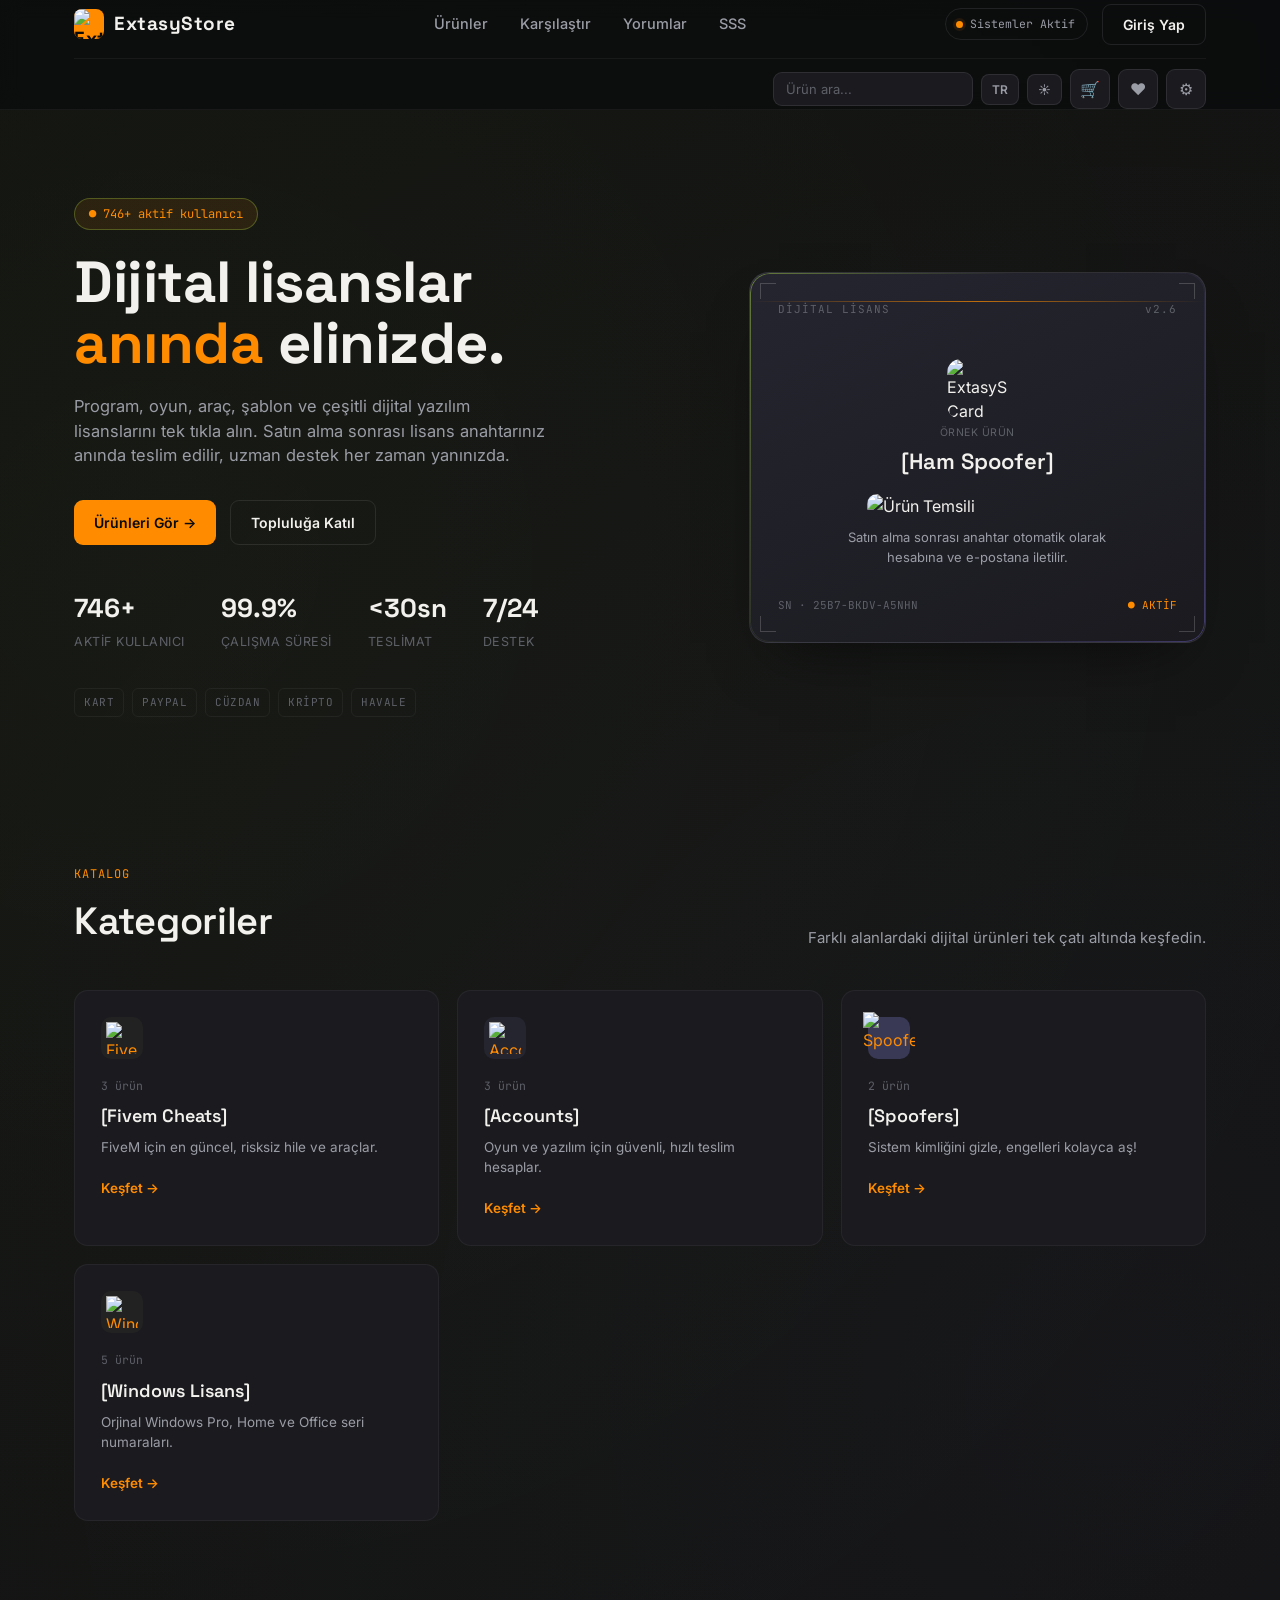
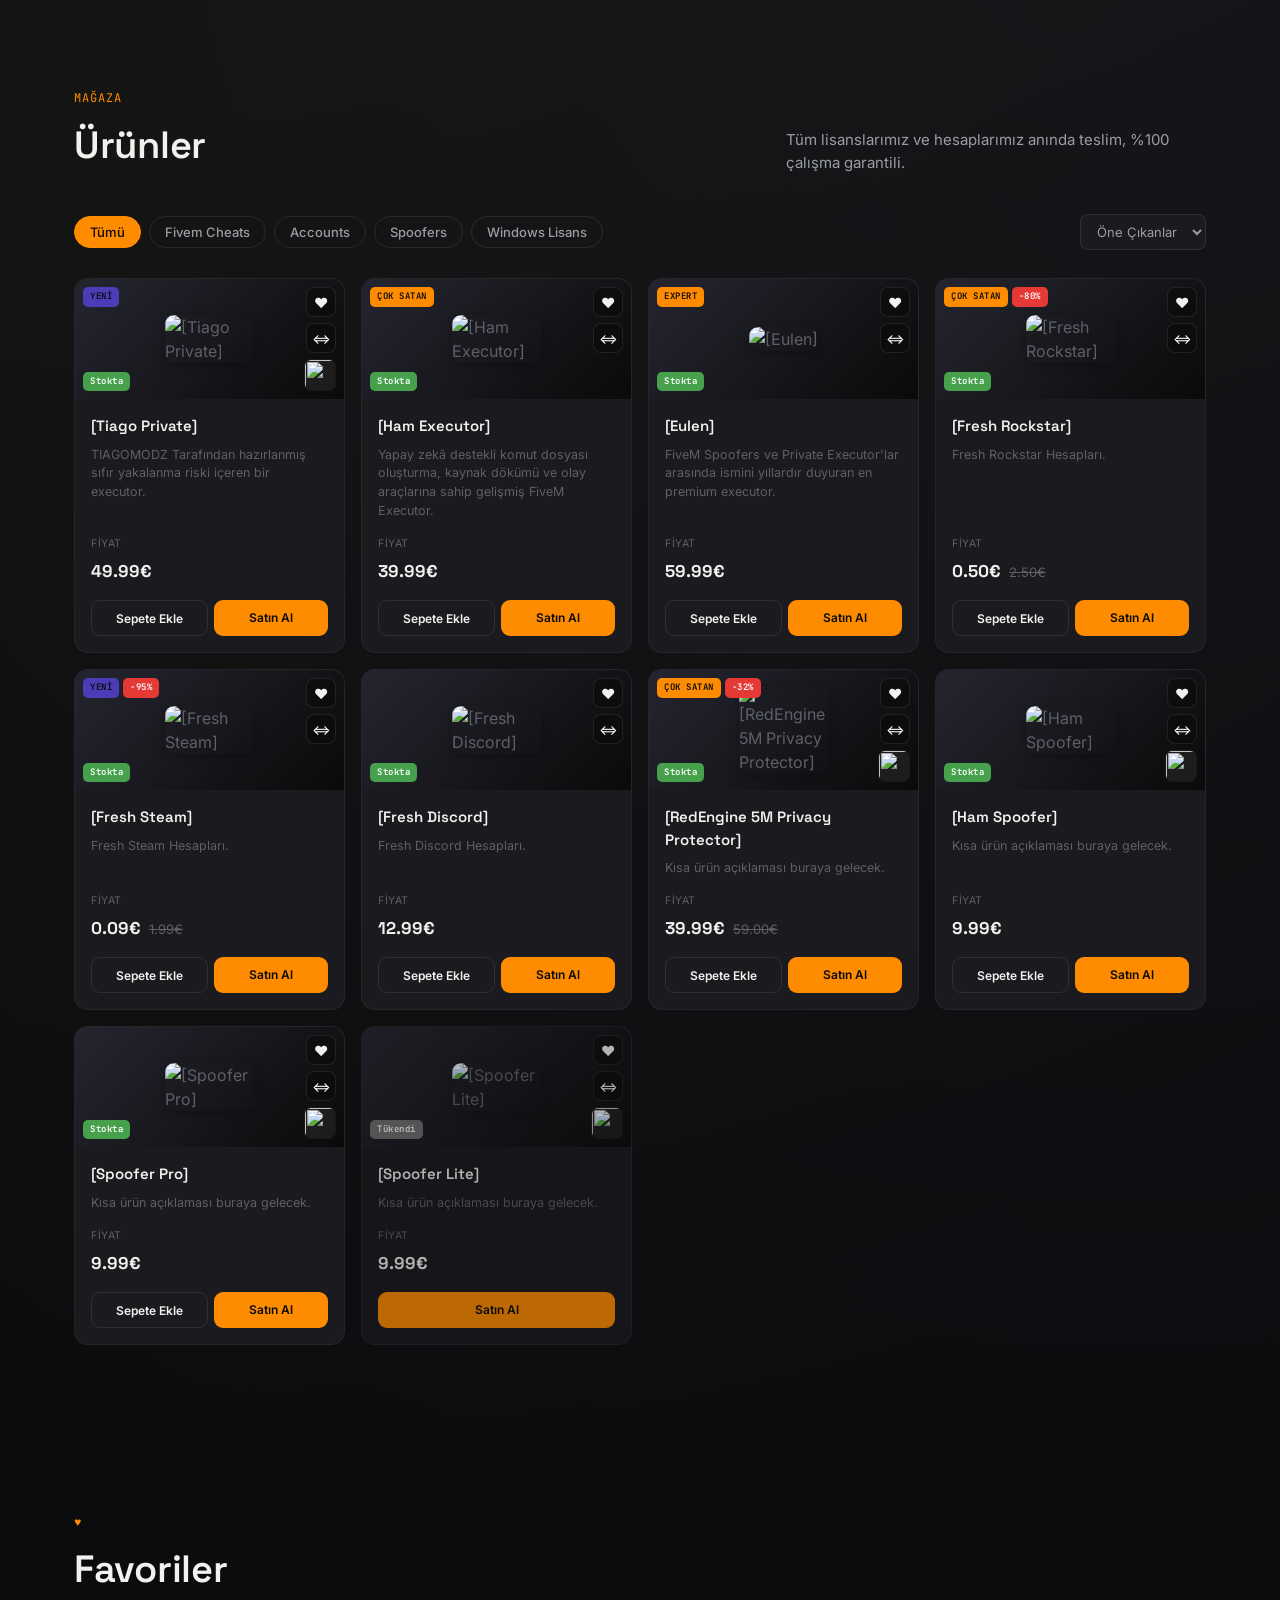
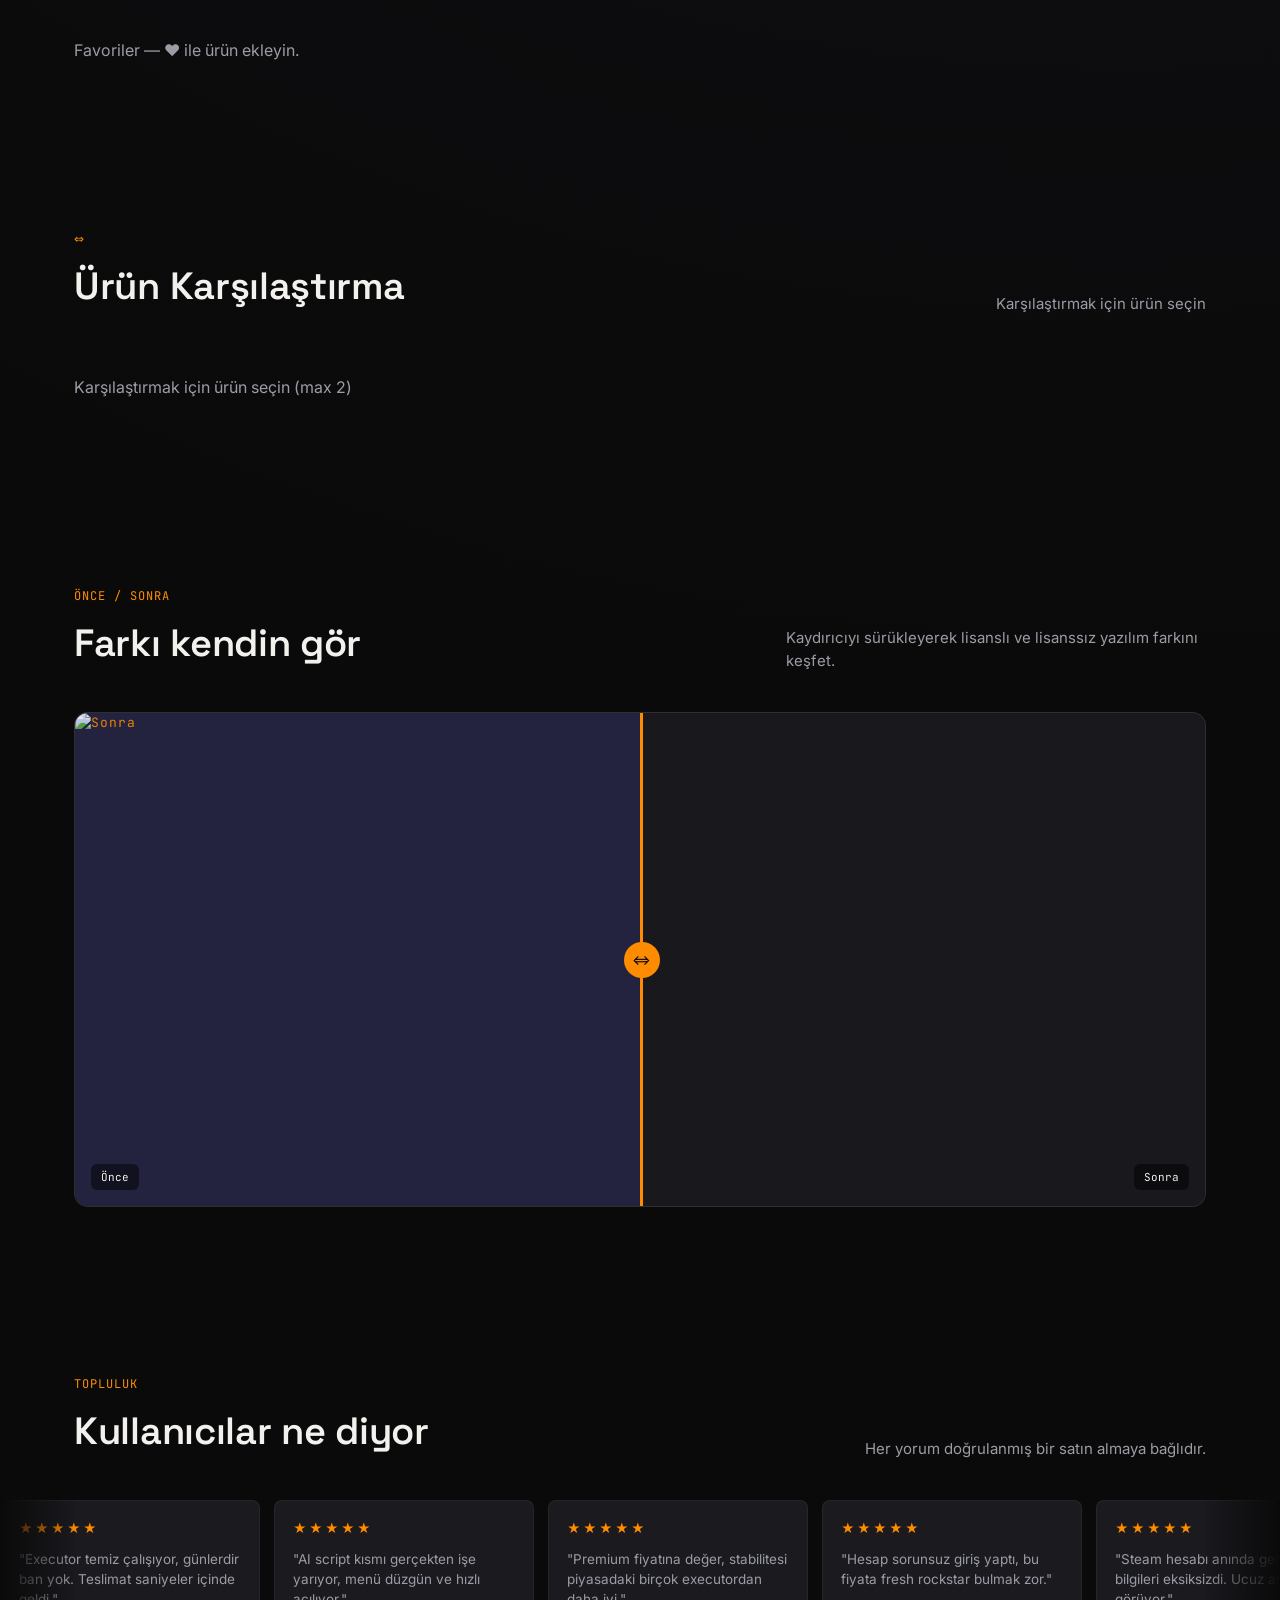
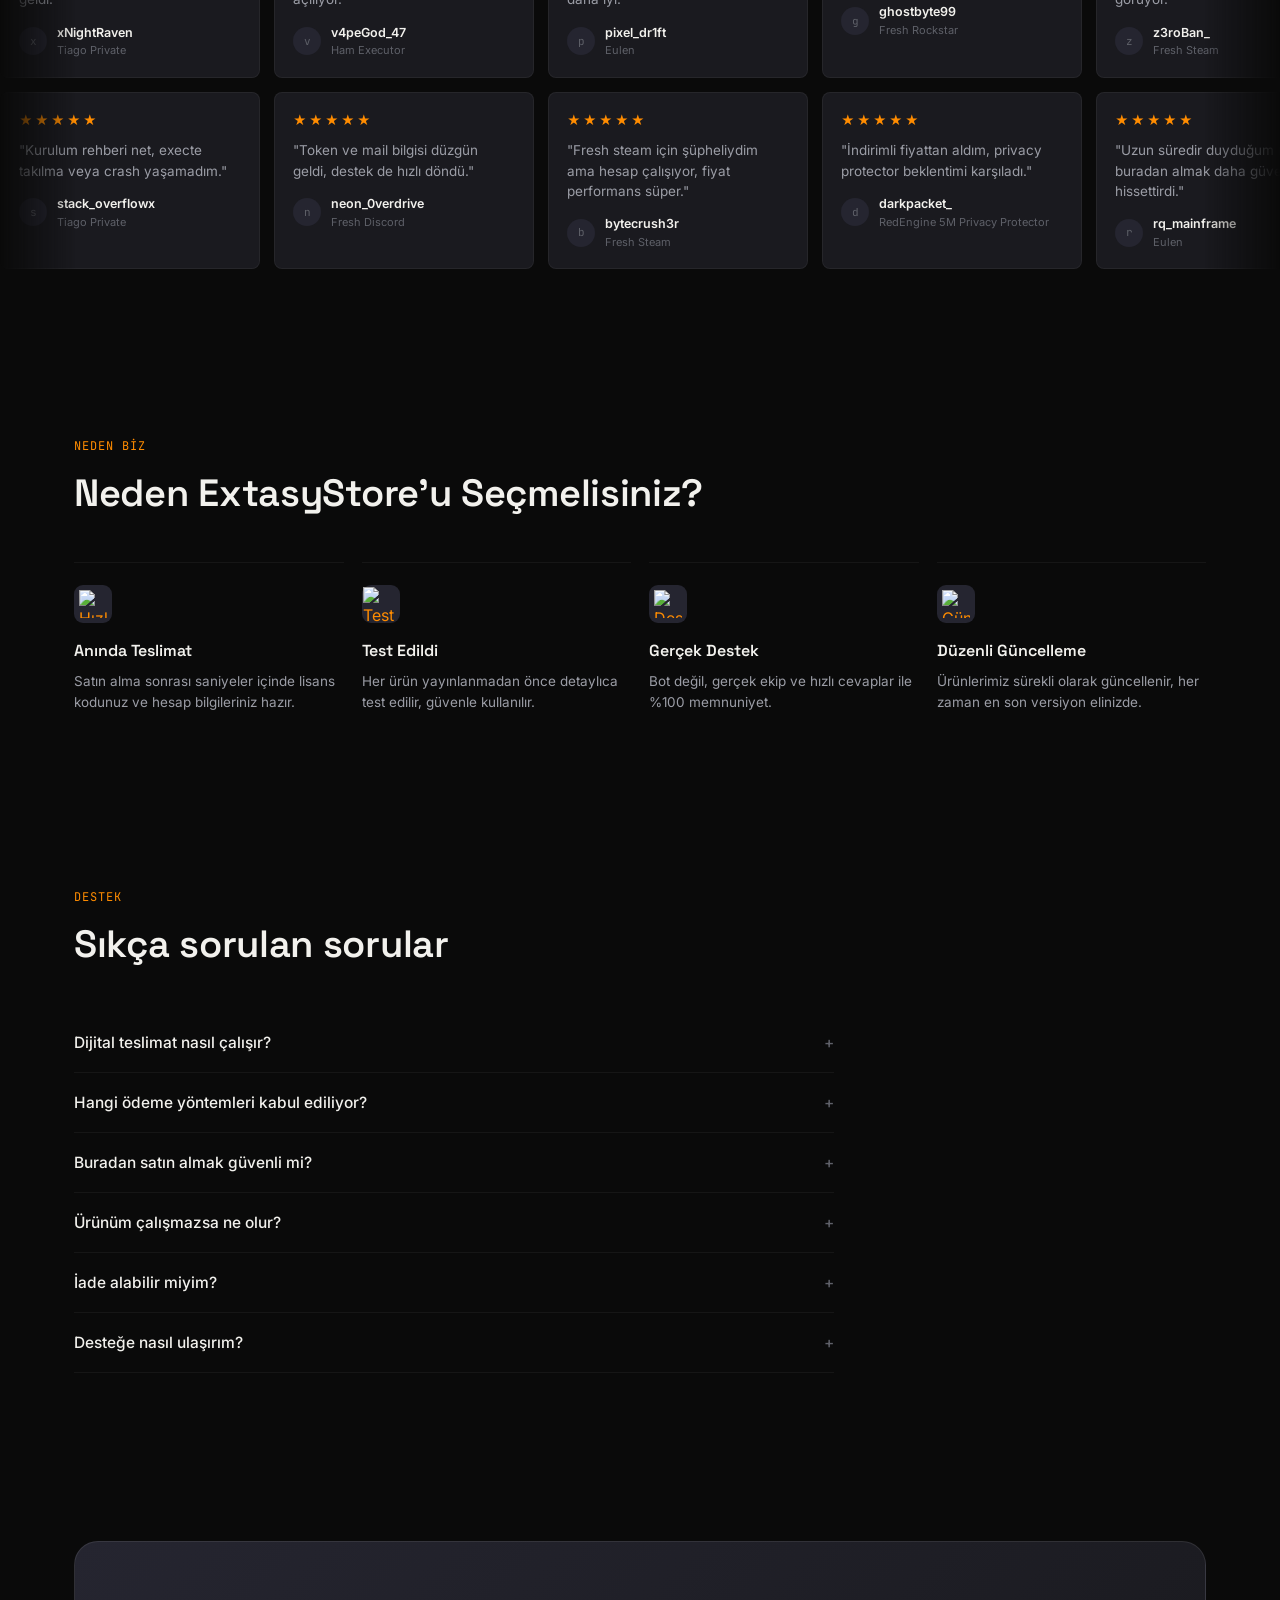
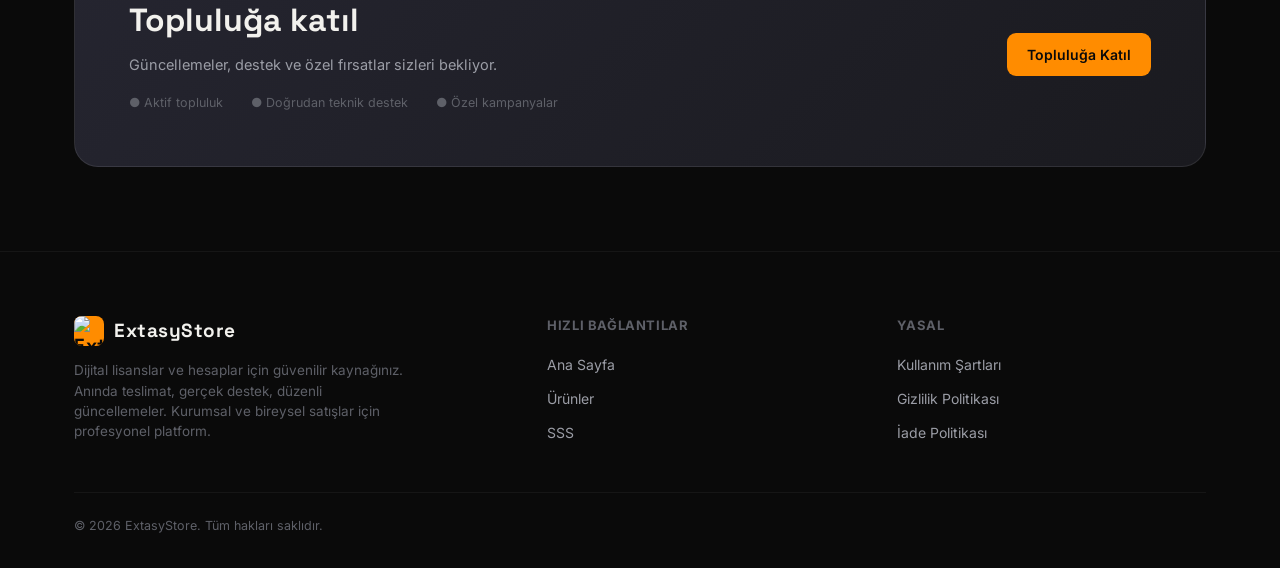
==== commit 337878dd: "update Cum 19.06.2026 16:39:50,52" ====
--- a/index.html
+++ b/index.html
@@ -343,7 +343,7 @@
   <div class="wrap nav-shell">
     <div class="nav-inner">
     <div class="logo">
-      <img src="https://cdn.discordapp.com/attachments/1501791586822918205/1515327298633728140/sksbrqv.webp?ex=6a353185&is=6a33e005&hm=85f3569d9b701e004ae6544812da7b46665e96fc74d8eeecfa2c87e008dc59ef" alt="ExtasyStore Logo" class="logo-mark" style="width:30px;height:30px;border-radius:8px;object-fit:cover;background:#FF8C00;" />
+      <img src="https://r.resimlink.com/XRyrqzigp.webp" alt="ExtasyStore Logo" class="logo-mark" style="width:30px;height:30px;border-radius:8px;object-fit:cover;background:#FF8C00;" />
       ExtasyStore
     </div>
     <nav class="links">
@@ -395,10 +395,10 @@
         <span class="tag">DİJİTAL LİSANS</span>
         <span class="tag">v2.6</span>
       </div>
-      <img src="https://cdn.discordapp.com/attachments/1501791586822918205/1515327298633728140/sksbrqv.webp?ex=6a353185&is=6a33e005&hm=85f3569d9b701e004ae6544812da7b46665e96fc74d8eeecfa2c87e008dc59ef" alt="ExtasyStore Card Logo" style="width:60px;height:60px;border-radius:14px;margin:16px 0 6px;object-fit:cover;" />
+      <img src="https://r.resimlink.com/XRyrqzigp.webp" alt="ExtasyStore Card Logo" style="width:60px;height:60px;border-radius:14px;margin:16px 0 6px;object-fit:cover;" />
       <span class="price-from" style="margin-bottom:4px;">ÖRNEK ÜRÜN</span>
       <div class="id-product-name" style="text-align:center;">[Ham Spoofer]</div>
-      <img src="https://cdn.discordapp.com/attachments/1501791586822918205/1515333111993471076/f1s9rx6.png?ex=6a3536ef&is=6a33e56f&hm=0cd1b93935709eec7eded650b46040bc3c7915c94019a7616d42bec58fe69f3d" alt="Ürün Temsili" style="width:100%;max-width:220px;border-radius:10px;margin:10px auto;" />
+      <img src="https://r.resimlink.com/4GYDh.png" alt="Ürün Temsili" style="width:100%;max-width:220px;border-radius:10px;margin:10px auto;" />
       <p style="font-size:13px;color:var(--text-dim);max-width:280px;text-align:center;">Satın alma sonrası anahtar otomatik olarak hesabına ve e-postana iletilir.</p>
       <div class="id-meta" style="width:100%;">
         <span class="id-serial">SN · 25B7-BKDV-A5NHN</span>
@@ -633,7 +633,7 @@
     <div class="footer-grid">
       <div>
         <div class="logo">
-          <img src="https://cdn.discordapp.com/attachments/1501791586822918205/1515327298633728140/sksbrqv.webp?ex=6a353185&is=6a33e005&hm=85f3569d9b701e004ae6544812da7b46665e96fc74d8eeecfa2c87e008dc59ef" alt="ExtasyStore Logo" class="logo-mark" style="width:30px;height:30px;border-radius:8px;object-fit:cover;background:#FF8C00;" />
+          <img src="https://r.resimlink.com/XRyrqzigp.webp" alt="ExtasyStore Logo" class="logo-mark" style="width:30px;height:30px;border-radius:8px;object-fit:cover;background:#FF8C00;" />
           ExtasyStore
         </div>
         <p class="foot-desc">Dijital lisanslar ve hesaplar için güvenilir kaynağınız. Anında teslimat, gerçek destek, düzenli güncellemeler. Kurumsal ve bireysel satışlar için profesyonel platform.</p>
--- a/store.css
+++ b/store.css
@@ -65,6 +65,7 @@
   background:var(--accent);color:var(--accent-ink);font-size:10px;font-weight:700;
   border-radius:20px;display:flex;align-items:center;justify-content:center;font-family:var(--mono);
 }
+.nav-badge.is-zero{display:none;}
 .lang-toggle,.theme-toggle{
   font-size:12px;font-weight:600;padding:7px 10px;border-radius:8px;
   background:var(--surface);border:1px solid var(--border);color:var(--text-dim);cursor:pointer;
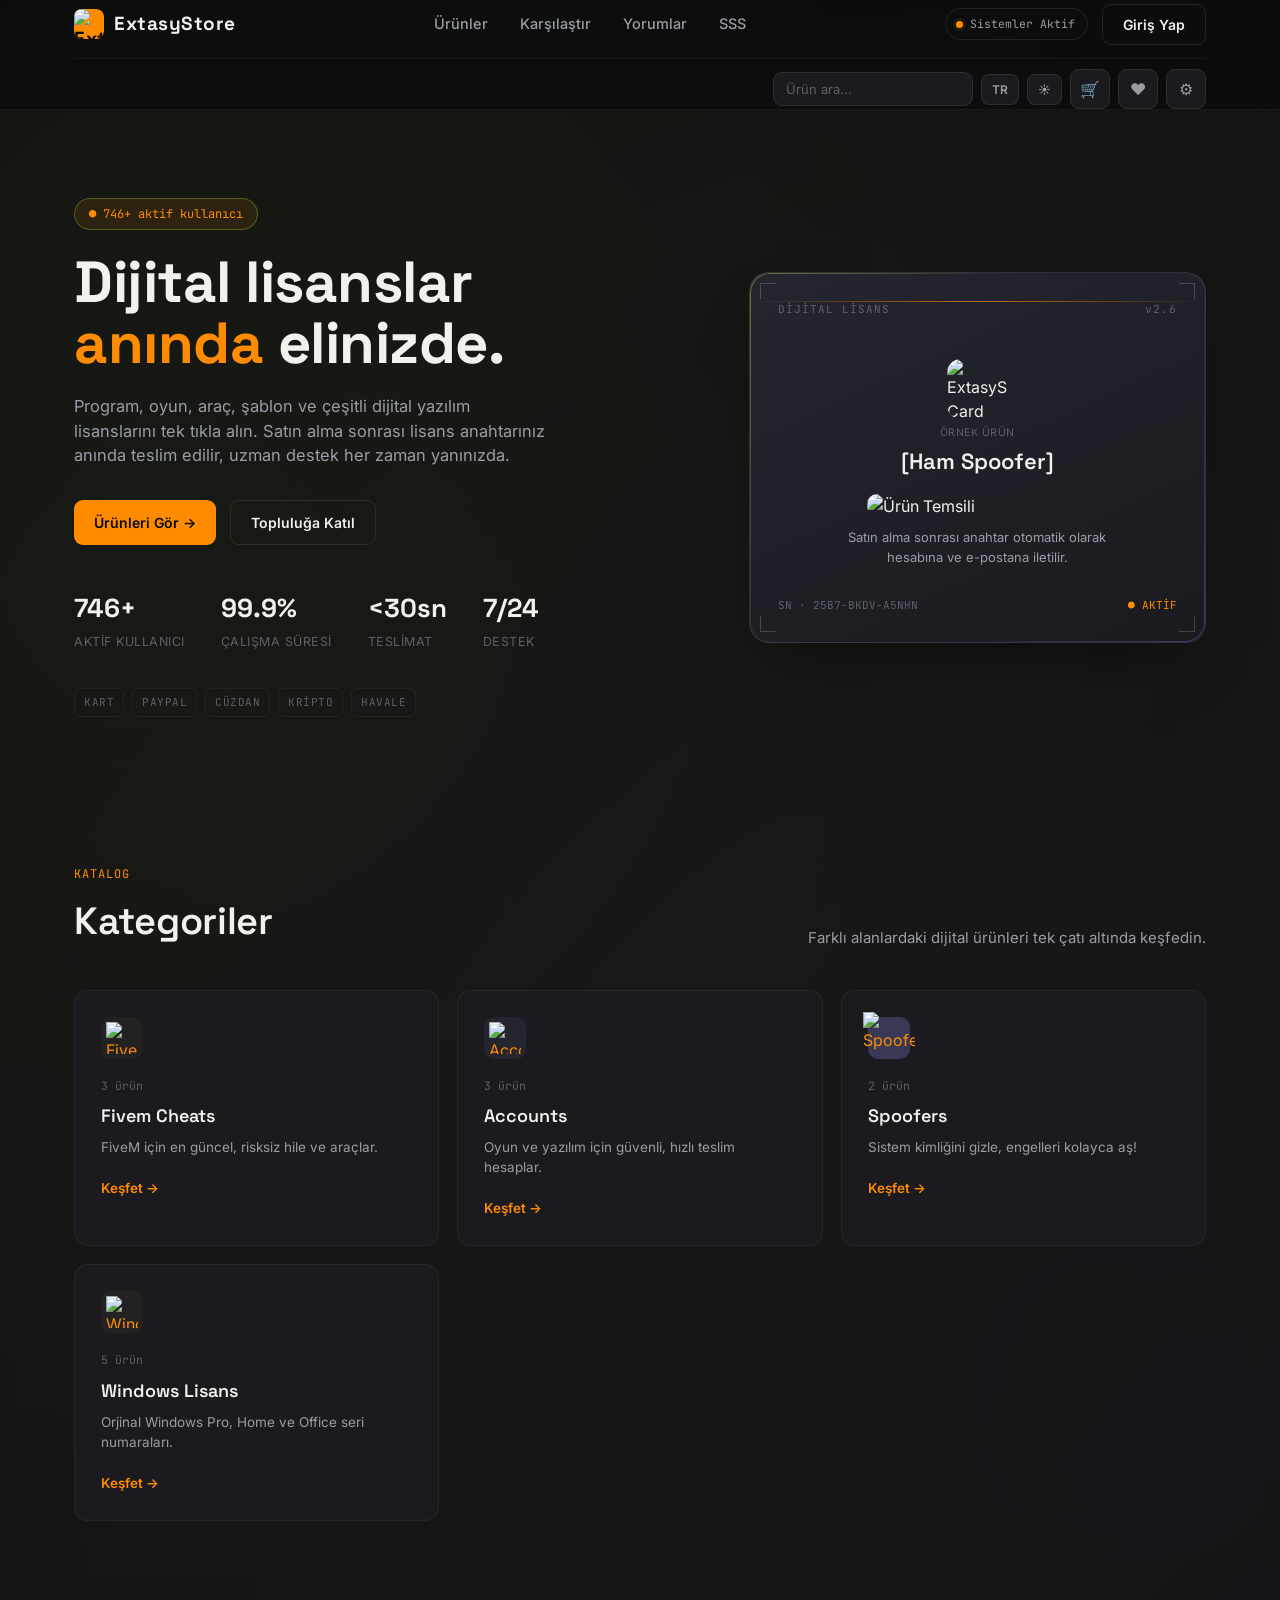
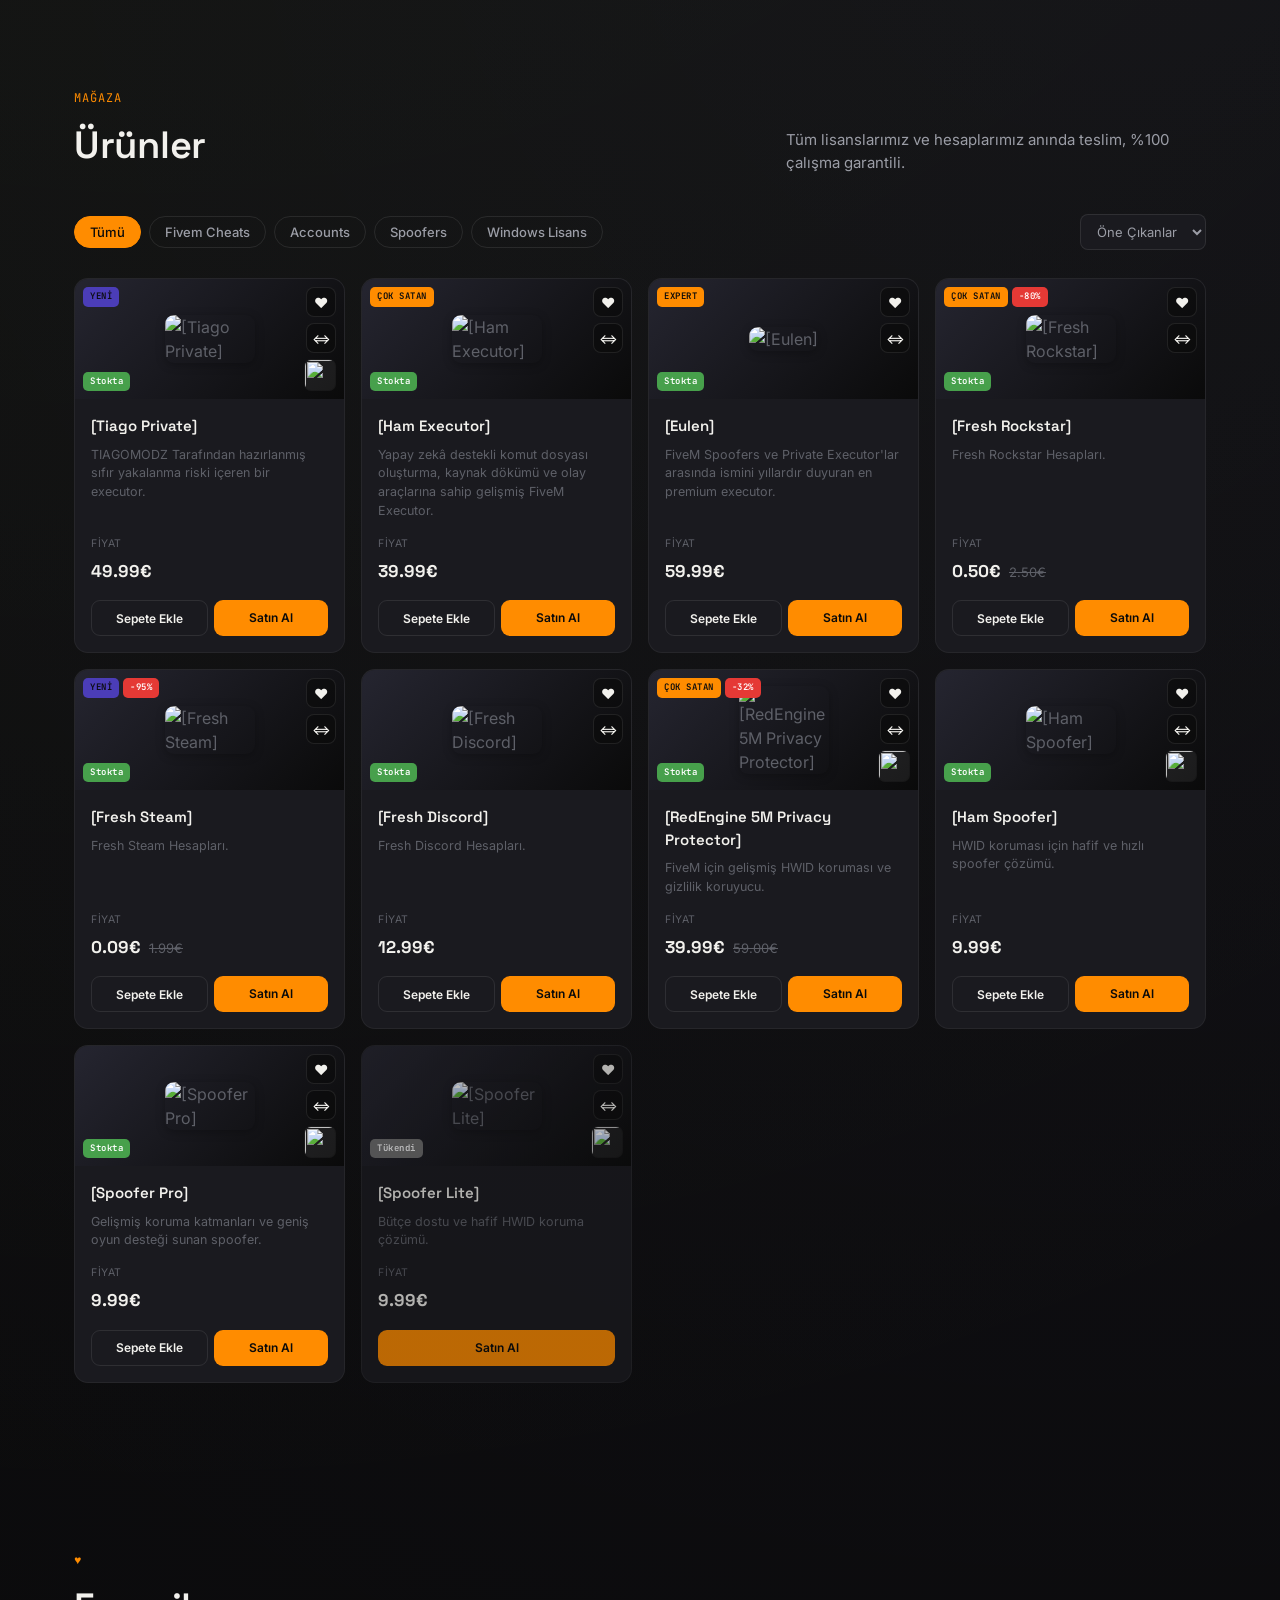
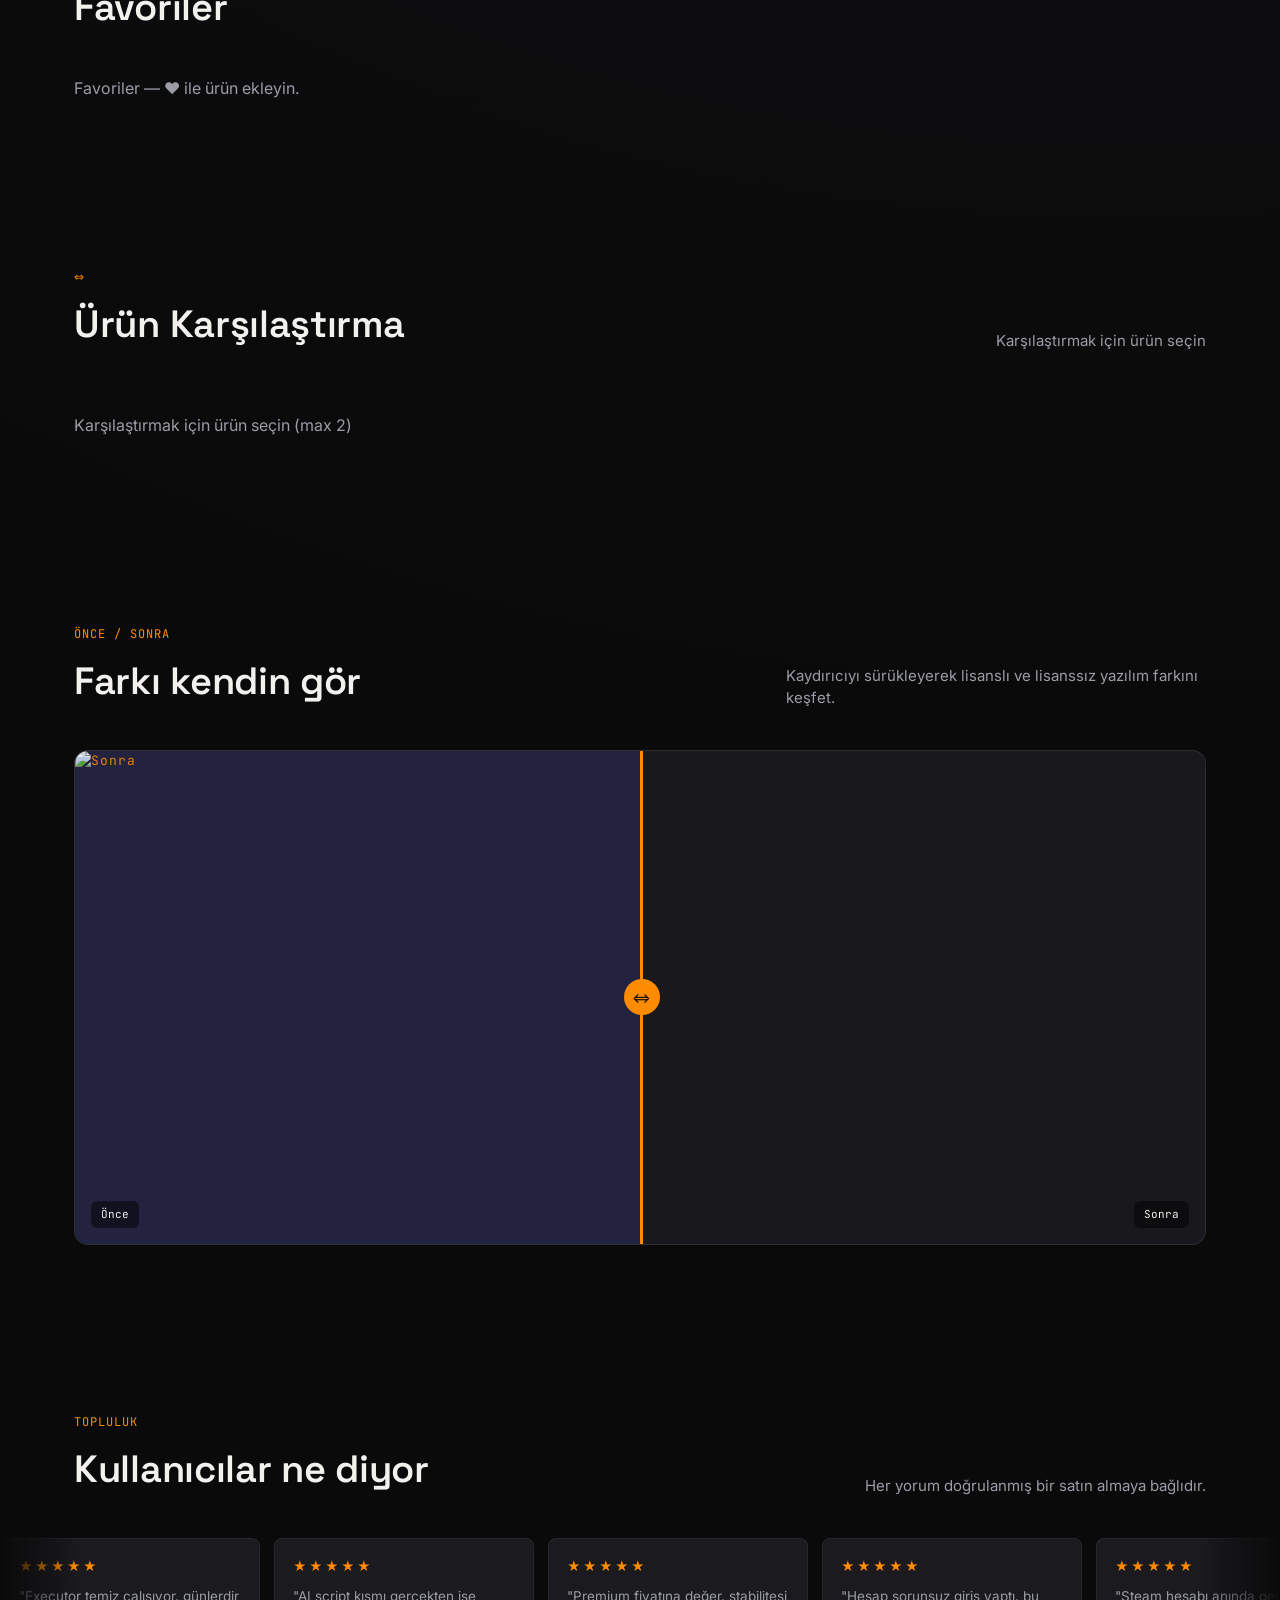
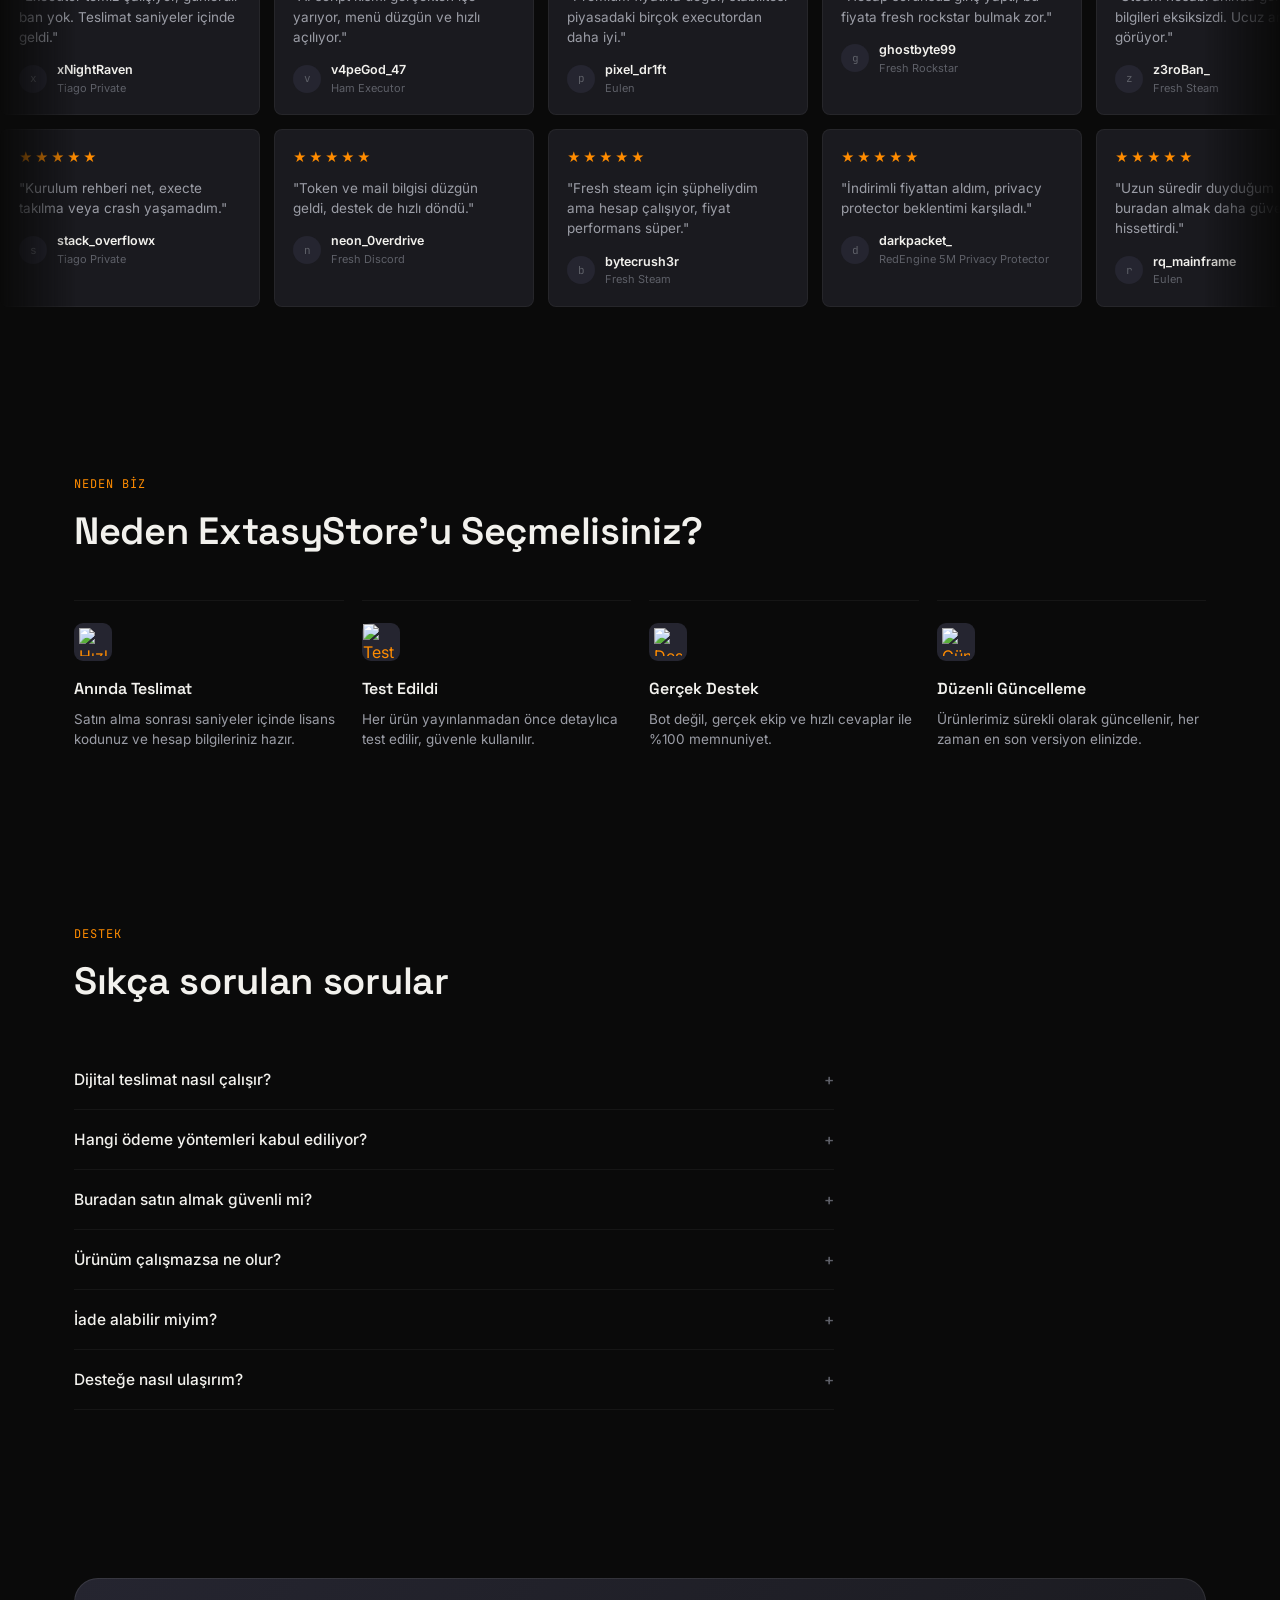
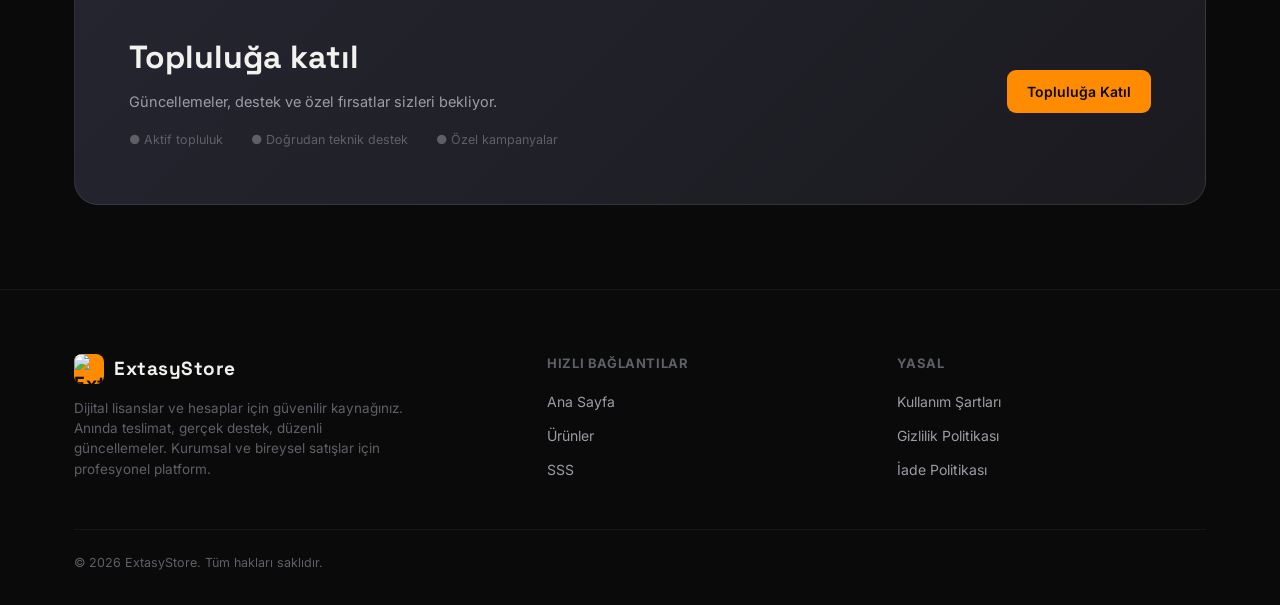
==== commit 67989179: "update Cum 19.06.2026 18:42:39,54" ====
--- a/index.html
+++ b/index.html
@@ -3,7 +3,7 @@
 <head>
 <meta charset="UTF-8">
 <meta name="viewport" content="width=device-width, initial-scale=1.0">
-<title>ExtasyStore — Dijital Ürün Mağazası</title>
+<title data-i18n="seoTitle">ExtasyStore — Dijital Ürün Mağazası</title>
 <meta name="description" content="ExtasyStore — Dijital lisanslar ve hesaplar. Anında teslimat, güvenli ödeme, 7/24 destek.">
 <meta property="og:title" content="ExtasyStore — Dijital Ürün Mağazası">
 <meta property="og:description" content="Dijital lisanslar anında elinizde. FiveM, hesaplar, spoofers ve daha fazlası.">
@@ -347,15 +347,15 @@
       ExtasyStore
     </div>
     <nav class="links">
-      <a href="#products">Ürünler</a>
-      <a href="#compare">Karşılaştır</a>
-      <a href="#reviews">Yorumlar</a>
-      <a href="#faq">SSS</a>
+      <a href="#products" data-i18n="products">Ürünler</a>
+      <a href="#compare" data-i18n="compare">Karşılaştır</a>
+      <a href="#reviews" data-i18n="navReviews">Yorumlar</a>
+      <a href="#faq" data-i18n="faq">SSS</a>
     </nav>
     <div class="nav-right">
-      <span class="status-pill"><span class="status-dot"></span>Sistemler Aktif</span>
-      <button class="btn btn-ghost">Giriş Yap</button>
-      <button class="menu-toggle" aria-label="Menüyü aç">☰</button>
+      <span class="status-pill"><span class="status-dot"></span><span data-i18n="systemsActive">Sistemler Aktif</span></span>
+      <button class="btn btn-ghost" data-i18n="login">Giriş Yap</button>
+      <button class="menu-toggle" data-i18n-aria="menuOpen" aria-label="Menüyü aç">☰</button>
     </div>
     </div>
     <div class="nav-tools" id="navTools"></div>
@@ -365,25 +365,25 @@
 <section class="hero">
   <div class="wrap hero-grid">
     <div>
-      <span class="eyebrow">● 746+ aktif kullanıcı</span>
-      <h1 class="hero-title">Dijital lisanslar<br><em>anında</em> elinizde.</h1>
-      <p class="hero-sub">Program, oyun, araç, şablon ve çeşitli dijital yazılım lisanslarını tek tıkla alın. Satın alma sonrası lisans anahtarınız anında teslim edilir, uzman destek her zaman yanınızda.</p>
+      <span class="eyebrow" data-i18n="heroEyebrow">● 746+ aktif kullanıcı</span>
+      <h1 class="hero-title" data-i18n-html="heroTitle">Dijital lisanslar<br><em>anında</em> elinizde.</h1>
+      <p class="hero-sub" data-i18n="heroSub">Program, oyun, araç, şablon ve çeşitli dijital yazılım lisanslarını tek tıkla alın. Satın alma sonrası lisans anahtarınız anında teslim edilir, uzman destek her zaman yanınızda.</p>
       <div class="hero-cta">
-        <a href="#products" class="btn btn-primary">Ürünleri Gör →</a>
+        <a href="#products" class="btn btn-primary" data-i18n="viewProducts">Ürünleri Gör →</a>
         <a href="https://discord.gg/7E5pbp4yWz" target="_blank" rel="noopener" class="btn btn-ghost btn-discord" data-discord data-i18n="joinCommunity">Topluluğa Katıl</a>
       </div>
       <div class="stat-row">
-        <div class="stat"><b>746+</b><span>Aktif Kullanıcı</span></div>
-        <div class="stat"><b>99.9%</b><span>Çalışma Süresi</span></div>
-        <div class="stat"><b>&lt;30sn</b><span>Teslimat</span></div>
-        <div class="stat"><b>7/24</b><span>Destek</span></div>
+        <div class="stat"><b>746+</b><span data-i18n="statUsers">Aktif Kullanıcı</span></div>
+        <div class="stat"><b>99.9%</b><span data-i18n="statUptime">Çalışma Süresi</span></div>
+        <div class="stat"><b>&lt;30sn</b><span data-i18n="statDelivery">Teslimat</span></div>
+        <div class="stat"><b>7/24</b><span data-i18n="statSupport">Destek</span></div>
       </div>
       <div class="pay-row">
-        <span class="pay-chip">KART</span>
-        <span class="pay-chip">PAYPAL</span>
-        <span class="pay-chip">CÜZDAN</span>
-        <span class="pay-chip">KRİPTO</span>
-        <span class="pay-chip">HAVALE</span>
+        <span class="pay-chip" data-i18n="payCard">KART</span>
+        <span class="pay-chip" data-i18n="payPaypal">PAYPAL</span>
+        <span class="pay-chip" data-i18n="payWallet">CÜZDAN</span>
+        <span class="pay-chip" data-i18n="payCrypto">KRİPTO</span>
+        <span class="pay-chip" data-i18n="payTransfer">HAVALE</span>
       </div>
     </div>
 
@@ -392,17 +392,17 @@
       <div class="corner bl"></div><div class="corner br"></div>
       <div class="scan-line"></div>
       <div class="id-card-top" style="width:100%;justify-content:space-between;">
-        <span class="tag">DİJİTAL LİSANS</span>
+        <span class="tag" data-i18n="cardTag1">DİJİTAL LİSANS</span>
         <span class="tag">v2.6</span>
       </div>
       <img src="https://r.resimlink.com/XRyrqzigp.webp" alt="ExtasyStore Card Logo" style="width:60px;height:60px;border-radius:14px;margin:16px 0 6px;object-fit:cover;" />
-      <span class="price-from" style="margin-bottom:4px;">ÖRNEK ÜRÜN</span>
+      <span class="price-from" style="margin-bottom:4px;" data-i18n="sampleProduct">ÖRNEK ÜRÜN</span>
       <div class="id-product-name" style="text-align:center;">[Ham Spoofer]</div>
       <img src="https://r.resimlink.com/4GYDh.png" alt="Ürün Temsili" style="width:100%;max-width:220px;border-radius:10px;margin:10px auto;" />
-      <p style="font-size:13px;color:var(--text-dim);max-width:280px;text-align:center;">Satın alma sonrası anahtar otomatik olarak hesabına ve e-postana iletilir.</p>
+      <p style="font-size:13px;color:var(--text-dim);max-width:280px;text-align:center;" data-i18n="cardDelivery">Satın alma sonrası anahtar otomatik olarak hesabına ve e-postana iletilir.</p>
       <div class="id-meta" style="width:100%;">
         <span class="id-serial">SN · 25B7-BKDV-A5NHN</span>
-        <span class="id-status">● AKTİF</span>
+        <span class="id-status" data-i18n="cardActive">● AKTİF</span>
       </div>
     </div>
   </div>
@@ -412,48 +412,48 @@
   <div class="wrap">
     <div class="section-head">
       <div>
-        <span class="kicker">Katalog</span>
-        <h2 class="section-title">Kategoriler</h2>
-      </div>
-      <p class="section-desc">Farklı alanlardaki dijital ürünleri tek çatı altında keşfedin.</p>
+        <span class="kicker" data-i18n="kickerCatalog">Katalog</span>
+        <h2 class="section-title" data-i18n="categoriesTitle">Kategoriler</h2>
+      </div>
+      <p class="section-desc" data-i18n="categoriesDesc">Farklı alanlardaki dijital ürünleri tek çatı altında keşfedin.</p>
     </div>
     <div class="cat-grid">
       <div class="cat-card">
         <div class="cat-icon" style="background:#222;">
           <img src="https://upload.wikimedia.org/wikipedia/commons/5/5a/FiveM-Logo.png" alt="FiveM Cheats" style="width:32px;height:32px;object-fit:contain;" />
         </div>
-        <span class="count">3 ürün</span>
-        <h3>[Fivem Cheats]</h3>
-        <p>FiveM için en güncel, risksiz hile ve araçlar.</p>
-        <a class="cat-link" href="#products?cat=a">Keşfet →</a>
+        <span class="count" data-i18n="catCountA">3 ürün</span>
+        <h3 data-i18n="catA">[Fivem Cheats]</h3>
+        <p data-i18n="catDescA">FiveM için en güncel, risksiz hile ve araçlar.</p>
+        <a class="cat-link" href="#products?cat=a" data-i18n="explore">Keşfet →</a>
       </div>
       <div class="cat-card">
         <div class="cat-icon" style="background:#252530;">
           <img src="https://r.resimlink.com/pijm9KbXgkc.png" alt="Accounts" style="width:32px;height:32px;object-fit:contain;" />
         </div>
-        <span class="count">3 ürün</span>
-        <h3>[Accounts]</h3>
-        <p>Oyun ve yazılım için güvenli, hızlı teslim hesaplar.</p>
-        <a class="cat-link" href="#products?cat=b">Keşfet →</a>
+        <span class="count" data-i18n="catCountB">3 ürün</span>
+        <h3 data-i18n="catB">[Accounts]</h3>
+        <p data-i18n="catDescB">Oyun ve yazılım için güvenli, hızlı teslim hesaplar.</p>
+        <a class="cat-link" href="#products?cat=b" data-i18n="explore">Keşfet →</a>
       </div>
       <div class="cat-card">
         <div class="cat-icon" style="background:#393956;">
           <img src="https://r.resimlink.com/6UKoI.png" alt="Spoofers" style="width:52px;height:52px;object-fit:contain;" />
         </div>
-        <span class="count">2 ürün</span>
-        <h3>[Spoofers]</h3>
-        <p>Sistem kimliğini gizle, engelleri kolayca aş!</p>
-        <a class="cat-link" href="#products?cat=c">Keşfet →</a>
+        <span class="count" data-i18n="catCountC">2 ürün</span>
+        <h3 data-i18n="catC">[Spoofers]</h3>
+        <p data-i18n="catDescC">Sistem kimliğini gizle, engelleri kolayca aş!</p>
+        <a class="cat-link" href="#products?cat=c" data-i18n="explore">Keşfet →</a>
       </div>
       <!-- Burada yeni kategoriler için örnek port -->
       <div class="cat-card">
         <div class="cat-icon" style="background:#222;">
           <img src="https://r.resimlink.com/xatyAf6LD2Iq.png" alt="Windows Lisansları" style="width:32px;height:32px;object-fit:contain;" />
         </div>
-        <span class="count">5 ürün</span>
-        <h3>[Windows Lisans]</h3>
-        <p>Orjinal Windows Pro, Home ve Office seri numaraları.</p>
-        <a class="cat-link" href="#products?cat=d">Keşfet →</a>
+        <span class="count" data-i18n="catCountD">5 ürün</span>
+        <h3 data-i18n="catD">[Windows Lisans]</h3>
+        <p data-i18n="catDescD">Orjinal Windows Pro, Home ve Office seri numaraları.</p>
+        <a class="cat-link" href="#products?cat=d" data-i18n="explore">Keşfet →</a>
       </div>
     </div>
   </div>
@@ -463,24 +463,24 @@
   <div class="wrap">
     <div class="section-head">
       <div>
-        <span class="kicker">Mağaza</span>
-        <h2 class="section-title">Ürünler</h2>
-      </div>
-      <p class="section-desc">Tüm lisanslarımız ve hesaplarımız anında teslim, %100 çalışma garantili.</p>
+        <span class="kicker" data-i18n="kickerStore">Mağaza</span>
+        <h2 class="section-title" data-i18n="products">Ürünler</h2>
+      </div>
+      <p class="section-desc" data-i18n="productsDesc">Tüm lisanslarımız ve hesaplarımız anında teslim, %100 çalışma garantili.</p>
     </div>
     <div class="filter-row">
       <div class="pills" id="filterPills">
-        <button class="pill active" data-cat="all">Tümü</button>
-        <button class="pill" data-cat="a">Fivem Cheats</button>
-        <button class="pill" data-cat="b">Accounts</button>
-        <button class="pill" data-cat="c">Spoofers</button>
-        <button class="pill" data-cat="d">Windows Lisans</button>
-      </div>
-      <select class="sort" id="sortSelect">
-        <option value="featured">Öne Çıkanlar</option>
-        <option value="new">En Yeni</option>
-        <option value="asc">Fiyat ↑</option>
-        <option value="desc">Fiyat ↓</option>
+        <button class="pill active" data-cat="all" data-i18n="all">Tümü</button>
+        <button class="pill" data-cat="a" data-i18n="catA">Fivem Cheats</button>
+        <button class="pill" data-cat="b" data-i18n="catB">Accounts</button>
+        <button class="pill" data-cat="c" data-i18n="catC">Spoofers</button>
+        <button class="pill" data-cat="d" data-i18n="catD">Windows Lisans</button>
+      </div>
+      <select class="sort" id="sortSelect" data-i18n-options>
+        <option value="featured" data-i18n="sortFeatured">Öne Çıkanlar</option>
+        <option value="new" data-i18n="sortNew">En Yeni</option>
+        <option value="asc" data-i18n="sortAsc">Fiyat ↑</option>
+        <option value="desc" data-i18n="sortDesc">Fiyat ↓</option>
       </select>
     </div>
     <div class="product-grid" id="productGrid"><!-- JS ile doldurulur --></div>
@@ -516,26 +516,26 @@
   <div class="wrap">
     <div class="section-head">
       <div>
-        <span class="kicker">Önce / Sonra</span>
-        <h2 class="section-title">Farkı kendin gör</h2>
-      </div>
-      <p class="section-desc">Kaydırıcıyı sürükleyerek lisanslı ve lisanssız yazılım farkını keşfet.</p>
+        <span class="kicker" data-i18n="kickerBeforeAfter">Önce / Sonra</span>
+        <h2 class="section-title" data-i18n="compareVisualTitle">Farkı kendin gör</h2>
+      </div>
+      <p class="section-desc" data-i18n="compareVisualDesc">Kaydırıcıyı sürükleyerek lisanslı ve lisanssız yazılım farkını keşfet.</p>
     </div>
     <div class="compare-wrap" id="compareWrap">
       <!-- Örnek görsellerle önce/sonra karşılaştırma bağlantı portu -->
       <div class="compare-layer compare-before" style="background:#19191d;">
         <img src="https://i.imgur.com/I1Q9VLC.png" alt="Önce" style="height:100%;width:100%;object-fit:cover;opacity:0.85;">
-        <span style="position:absolute;left:16px;bottom:14px;background:rgba(0,0,0,0.7);color:#fff;padding:5px 12px;border-radius:7px;font-size:13px;">Lisanssız</span>
+        <span style="position:absolute;left:16px;bottom:14px;background:rgba(0,0,0,0.7);color:#fff;padding:5px 12px;border-radius:7px;font-size:13px;" data-i18n="unlicensed">Lisanssız</span>
       </div>
       <div class="compare-after-clip" id="afterClip" style="width:50%;">
         <div class="compare-layer compare-after" style="width:100vw;max-width:none;position:absolute;inset:0;background:#23233f;">
           <img src="https://i.imgur.com/nA38l5n.png" alt="Sonra" style="height:100%;width:100%;object-fit:cover;opacity:0.90;">
-          <span style="position:absolute;right:16px;bottom:14px;background:rgba(255,140,0,0.85);color:#181818;padding:5px 14px;border-radius:7px;font-size:13px;">Lisanslı</span>
+          <span style="position:absolute;right:16px;bottom:14px;background:rgba(255,140,0,0.85);color:#181818;padding:5px 14px;border-radius:7px;font-size:13px;" data-i18n="licensed">Lisanslı</span>
         </div>
       </div>
       <div class="compare-handle" id="compareHandle" style="left:50%;"></div>
-      <span class="compare-label l">Önce</span>
-      <span class="compare-label r">Sonra</span>
+      <span class="compare-label l" data-i18n="before">Önce</span>
+      <span class="compare-label r" data-i18n="after">Sonra</span>
     </div>
   </div>
 </section>
@@ -544,10 +544,10 @@
   <div class="wrap">
     <div class="section-head">
       <div>
-        <span class="kicker">Topluluk</span>
-        <h2 class="section-title">Kullanıcılar ne diyor</h2>
-      </div>
-      <p class="section-desc">Her yorum doğrulanmış bir satın almaya bağlıdır.</p>
+        <span class="kicker" data-i18n="kickerCommunity">Topluluk</span>
+        <h2 class="section-title" data-i18n="reviewsTitle">Kullanıcılar ne diyor</h2>
+      </div>
+      <p class="section-desc" data-i18n="reviewsDesc">Her yorum doğrulanmış bir satın almaya bağlıdır.</p>
     </div>
   </div>
   <div class="marquee">
@@ -562,8 +562,8 @@
   <div class="wrap">
     <div class="section-head">
       <div>
-        <span class="kicker">Neden Biz</span>
-        <h2 class="section-title">Neden ExtasyStore'u Seçmelisiniz?</h2>
+        <span class="kicker" data-i18n="kickerWhy">Neden Biz</span>
+        <h2 class="section-title" data-i18n="whyTitle">Neden ExtasyStore'u Seçmelisiniz?</h2>
       </div>
     </div>
     <div class="why-grid">
@@ -571,29 +571,29 @@
         <div class="why-icon">
           <img src="https://r.resimlink.com/pFYhVzD9.png" alt="Hızlı Teslimat" style="width:28px;height:28px;object-fit:contain;">
         </div>
-        <h3>Anında Teslimat</h3>
-        <p>Satın alma sonrası saniyeler içinde lisans kodunuz ve hesap bilgileriniz hazır.</p>
+        <h3 data-i18n="why1Title">Anında Teslimat</h3>
+        <p data-i18n="why1Desc">Satın alma sonrası saniyeler içinde lisans kodunuz ve hesap bilgileriniz hazır.</p>
       </div>
       <div class="why-card">
         <div class="why-icon">
           <img src="https://r.resimlink.com/TnsEB.png" alt="Test Edildi" style="width:35px;height:35px;object-fit:contain;">
         </div>
-        <h3>Test Edildi</h3>
-        <p>Her ürün yayınlanmadan önce detaylıca test edilir, güvenle kullanılır.</p>
+        <h3 data-i18n="why2Title">Test Edildi</h3>
+        <p data-i18n="why2Desc">Her ürün yayınlanmadan önce detaylıca test edilir, güvenle kullanılır.</p>
       </div>
       <div class="why-card">
         <div class="why-icon">
           <img src="https://r.resimlink.com/Wn19ymTHZrE.png" alt="Destek" style="width:28px;height:28px;object-fit:contain;">
         </div>
-        <h3>Gerçek Destek</h3>
-        <p>Bot değil, gerçek ekip ve hızlı cevaplar ile %100 memnuniyet.</p>
+        <h3 data-i18n="why3Title">Gerçek Destek</h3>
+        <p data-i18n="why3Desc">Bot değil, gerçek ekip ve hızlı cevaplar ile %100 memnuniyet.</p>
       </div>
       <div class="why-card">
         <div class="why-icon">
           <img src="https://r.resimlink.com/VAa_n.png" alt="Güncelleme" style="width:28px;height:28px;object-fit:contain;">
         </div>
-        <h3>Düzenli Güncelleme</h3>
-        <p>Ürünlerimiz sürekli olarak güncellenir, her zaman en son versiyon elinizde.</p>
+        <h3 data-i18n="why4Title">Düzenli Güncelleme</h3>
+        <p data-i18n="why4Desc">Ürünlerimiz sürekli olarak güncellenir, her zaman en son versiyon elinizde.</p>
       </div>
     </div>
   </div>
@@ -603,8 +603,8 @@
   <div class="wrap">
     <div class="section-head">
       <div>
-        <span class="kicker">Destek</span>
-        <h2 class="section-title">Sıkça sorulan sorular</h2>
+        <span class="kicker" data-i18n="kickerSupport">Destek</span>
+        <h2 class="section-title" data-i18n="faqTitle">Sıkça sorulan sorular</h2>
       </div>
     </div>
     <div class="faq-list" id="faqList"></div>
@@ -615,12 +615,12 @@
   <div class="wrap">
     <div class="cta-band">
       <div>
-        <h2>Topluluğa katıl</h2>
-        <p>Güncellemeler, destek ve özel fırsatlar sizleri bekliyor.</p>
+        <h2 data-i18n="ctaTitle">Topluluğa katıl</h2>
+        <p data-i18n="ctaDesc">Güncellemeler, destek ve özel fırsatlar sizleri bekliyor.</p>
         <div class="cta-perks">
-          <span>● Aktif topluluk</span>
-          <span>● Doğrudan teknik destek</span>
-          <span>● Özel kampanyalar</span>
+          <span data-i18n="ctaPerk1">● Aktif topluluk</span>
+          <span data-i18n="ctaPerk2">● Doğrudan teknik destek</span>
+          <span data-i18n="ctaPerk3">● Özel kampanyalar</span>
         </div>
       </div>
       <a href="https://discord.gg/7E5pbp4yWz" target="_blank" rel="noopener" class="btn btn-primary btn-discord cta-discord" data-discord data-i18n="joinCommunity">Şimdi Katıl →</a>
@@ -636,27 +636,27 @@
           <img src="https://r.resimlink.com/XRyrqzigp.webp" alt="ExtasyStore Logo" class="logo-mark" style="width:30px;height:30px;border-radius:8px;object-fit:cover;background:#FF8C00;" />
           ExtasyStore
         </div>
-        <p class="foot-desc">Dijital lisanslar ve hesaplar için güvenilir kaynağınız. Anında teslimat, gerçek destek, düzenli güncellemeler. Kurumsal ve bireysel satışlar için profesyonel platform.</p>
-      </div>
-      <div>
-        <h4>Hızlı Bağlantılar</h4>
+        <p class="foot-desc" data-i18n="footDesc">Dijital lisanslar ve hesaplar için güvenilir kaynağınız. Anında teslimat, gerçek destek, düzenli güncellemeler. Kurumsal ve bireysel satışlar için profesyonel platform.</p>
+      </div>
+      <div>
+        <h4 data-i18n="footLinks">Hızlı Bağlantılar</h4>
         <ul>
-          <li><a href="#">Ana Sayfa</a></li>
-          <li><a href="#products">Ürünler</a></li>
-          <li><a href="#faq">SSS</a></li>
+          <li><a href="#" data-i18n="footHome">Ana Sayfa</a></li>
+          <li><a href="#products" data-i18n="products">Ürünler</a></li>
+          <li><a href="#faq" data-i18n="faq">SSS</a></li>
         </ul>
       </div>
       <div>
-        <h4>Yasal</h4>
+        <h4 data-i18n="footLegal">Yasal</h4>
         <ul>
-          <li><a href="#">Kullanım Şartları</a></li>
-          <li><a href="#">Gizlilik Politikası</a></li>
-          <li><a href="#">İade Politikası</a></li>
+          <li><a href="#" data-i18n="footTerms">Kullanım Şartları</a></li>
+          <li><a href="#" data-i18n="footPrivacy">Gizlilik Politikası</a></li>
+          <li><a href="#" data-i18n="footRefund">İade Politikası</a></li>
         </ul>
       </div>
     </div>
     <div class="foot-bottom">
-      <span>© 2026 ExtasyStore. Tüm hakları saklıdır.</span>
+      <span data-i18n="copyright">© 2026 ExtasyStore. Tüm hakları saklıdır.</span>
       <span></span>
     </div>
   </div>
@@ -664,6 +664,7 @@
 
 <script src="store-config.js"></script>
 <script src="products.js"></script>
+<script src="products-i18n.js"></script>
 <script src="lang.js"></script>
 <script src="store.js"></script>
 <script>
@@ -683,7 +684,7 @@
     const list = slugs.map(s => Store.getProduct(s)).filter(Boolean);
     favGrid.innerHTML = list.length
       ? list.map(p => Store.productCardHtml(p)).join('')
-      : `<p style="color:var(--text-dim);grid-column:1/-1;">${t('favorites')} — ♥ ile ürün ekleyin.</p>`;
+      : `<p style="color:var(--text-dim);grid-column:1/-1;">${t('favorites')} — ${t('favHint')}</p>`;
     Store.bindProductCards(favGrid);
   }
 
@@ -702,8 +703,6 @@
     searchQuery = q;
     applyFilters();
   };
-
-  applyFilters();
 
   document.getElementById('filterPills').addEventListener('click', e=>{
     const btn = e.target.closest('.pill');
@@ -719,31 +718,17 @@
   });
 
   Store.init({ recentPurchases: true, activePage: 'home' });
+
+  // Store.init'ten sonra çağrılmalı
+  applyFilters();
+
   window.refreshFavorites = renderFavorites;
   Store.applySeo({
-    title: 'ExtasyStore — Dijital Ürün Mağazası',
-    desc: 'Dijital lisanslar anında teslim. FiveM, hesaplar, spoofers ve daha fazlası.',
+    title: t('seoTitle'),
+    desc: t('seoDesc'),
     url: location.href
   });
 
-  // ---- Reviews marquee ----
-  const reviews = [
-    {name:"xNightRaven", item:"Tiago Private", text:"Executor temiz çalışıyor, günlerdir ban yok. Teslimat saniyeler içinde geldi."},
-    {name:"v4peGod_47", item:"Ham Executor", text:"AI script kısmı gerçekten işe yarıyor, menü düzgün ve hızlı açılıyor."},
-    {name:"pixel_dr1ft", item:"Eulen", text:"Premium fiyatına değer, stabilitesi piyasadaki birçok executordan daha iyi."},
-    {name:"ghostbyte99", item:"Fresh Rockstar", text:"Hesap sorunsuz giriş yaptı, bu fiyata fresh rockstar bulmak zor."},
-    {name:"z3roBan_", item:"Fresh Steam", text:"Steam hesabı anında geldi, mail bilgileri eksiksizdi. Ucuz ama iş görüyor."},
-    {name:"null_ptr_x", item:"Fresh Discord", text:"Discord hesabı doğrulanmış şekilde geldi, birkaç dakika içinde kullandım."},
-    {name:"lux3Run", item:"RedEngine 5M Privacy Protector", text:"Spoofer kurulumu kolaydı, HWID reset sonrası sorunsuz girdim."},
-    {name:"synapse.tr", item:"Ham Executor", text:"Kaynak dökümü ve olay araçlarını test ettim, beklediğimden stabil çalıştı."},
-    {name:"hexwave72", item:"Tiago Private", text:"Sıfır yakalanma iddiası abartı değil, private executor arayanlara tavsiye."},
-    {name:"coldstart_0x", item:"Fresh Rockstar", text:"Toplu aldım, hepsi aktifti. Otomatik teslimat gerçekten anında."},
-    {name:"rq_mainframe", item:"Eulen", text:"Uzun süredir duyduğum marka, buradan almak daha güvenli hissettirdi."},
-    {name:"darkpacket_", item:"RedEngine 5M Privacy Protector", text:"İndirimli fiyattan aldım, privacy protector beklentimi karşıladı."},
-    {name:"bytecrush3r", item:"Fresh Steam", text:"Fresh steam için şüpheliydim ama hesap çalışıyor, fiyat performans süper."},
-    {name:"neon_0verdrive", item:"Fresh Discord", text:"Token ve mail bilgisi düzgün geldi, destek de hızlı döndü."},
-    {name:"stack_overflowx", item:"Tiago Private", text:"Kurulum rehberi net, execte takılma veya crash yaşamadım."},
-  ];
   function reviewCard(r){
     return `<div class="review-card">
       <div class="review-stars">★★★★★</div>
@@ -754,8 +739,32 @@
       </div>
     </div>`;
   }
-  document.getElementById('trackA').innerHTML = (reviews.concat(reviews)).map(reviewCard).join('');
-  document.getElementById('trackB').innerHTML = (reviews.slice().reverse().concat(reviews.slice().reverse())).map(reviewCard).join('');
+
+  function renderHomeReviews(){
+    const reviews = getLangReviews();
+    document.getElementById('trackA').innerHTML = (reviews.concat(reviews)).map(reviewCard).join('');
+    document.getElementById('trackB').innerHTML = (reviews.slice().reverse().concat(reviews.slice().reverse())).map(reviewCard).join('');
+  }
+
+  function renderHomeFaq(){
+    const faqs = getLangFaqs();
+    document.getElementById('faqList').innerHTML = faqs.map((f,i)=>`
+      <div class="faq-item" data-i="${i}">
+        <button class="faq-q">${f.q}<span class="chev">+</span></button>
+        <div class="faq-a"><div class="faq-a-inner">${f.a}</div></div>
+      </div>
+    `).join('');
+  }
+
+  renderHomeReviews();
+  renderHomeFaq();
+
+  window.onLangChange = function(){
+    Store.applySeo({ title: t('seoTitle'), desc: t('seoDesc'), url: location.href });
+    applyFilters();
+    renderHomeReviews();
+    renderHomeFaq();
+  };
 
   // ---- Compare slider ----
   const wrap = document.getElementById('compareWrap');
@@ -777,28 +786,13 @@
   window.addEventListener('touchmove', e=>{ if(dragging) setPos(e.touches[0].clientX); });
 
   // ---- FAQ accordion ----
-  const faqs = [
-    {q:"Dijital teslimat nasıl çalışır?", a:"Satın alma onaylandıktan sonra ürün hesabına ve e-postana otomatik olarak gönderilir."},
-    {q:"Hangi ödeme yöntemleri kabul ediliyor?", a:"Kart, dijital cüzdan ve kripto para dahil birden fazla yöntemi destekliyoruz."},
-    {q:"Buradan satın almak güvenli mi?", a:"Tüm ödemeler şifrelenmiş, güvenilir sağlayıcılar üzerinden işlenir."},
-    {q:"Ürünüm çalışmazsa ne olur?", a:"Destek ekibimiz sorunu çözmek için seninle birlikte çalışır."},
-    {q:"İade alabilir miyim?", a:"İade koşulları ürün ve duruma göre değişir, iade politikamıza göz atabilirsin."},
-    {q:"Desteğe nasıl ulaşırım?", a:"Topluluk kanalımızdan veya destek formundan 7/24 ulaşabilirsin."},
-  ];
-  const faqList = document.getElementById('faqList');
-  faqList.innerHTML = faqs.map((f,i)=>`
-    <div class="faq-item" data-i="${i}">
-      <button class="faq-q">${f.q}<span class="chev">+</span></button>
-      <div class="faq-a"><div class="faq-a-inner">${f.a}</div></div>
-    </div>
-  `).join('');
-  faqList.addEventListener('click', e=>{
+  document.getElementById('faqList').addEventListener('click', e=>{
     const btn = e.target.closest('.faq-q');
     if(!btn) return;
     const item = btn.closest('.faq-item');
     const answer = item.querySelector('.faq-a');
     const isOpen = item.classList.contains('open');
-    faqList.querySelectorAll('.faq-item').forEach(it=>{
+    document.getElementById('faqList').querySelectorAll('.faq-item').forEach(it=>{
       it.classList.remove('open');
       it.querySelector('.faq-a').style.maxHeight = null;
     });
